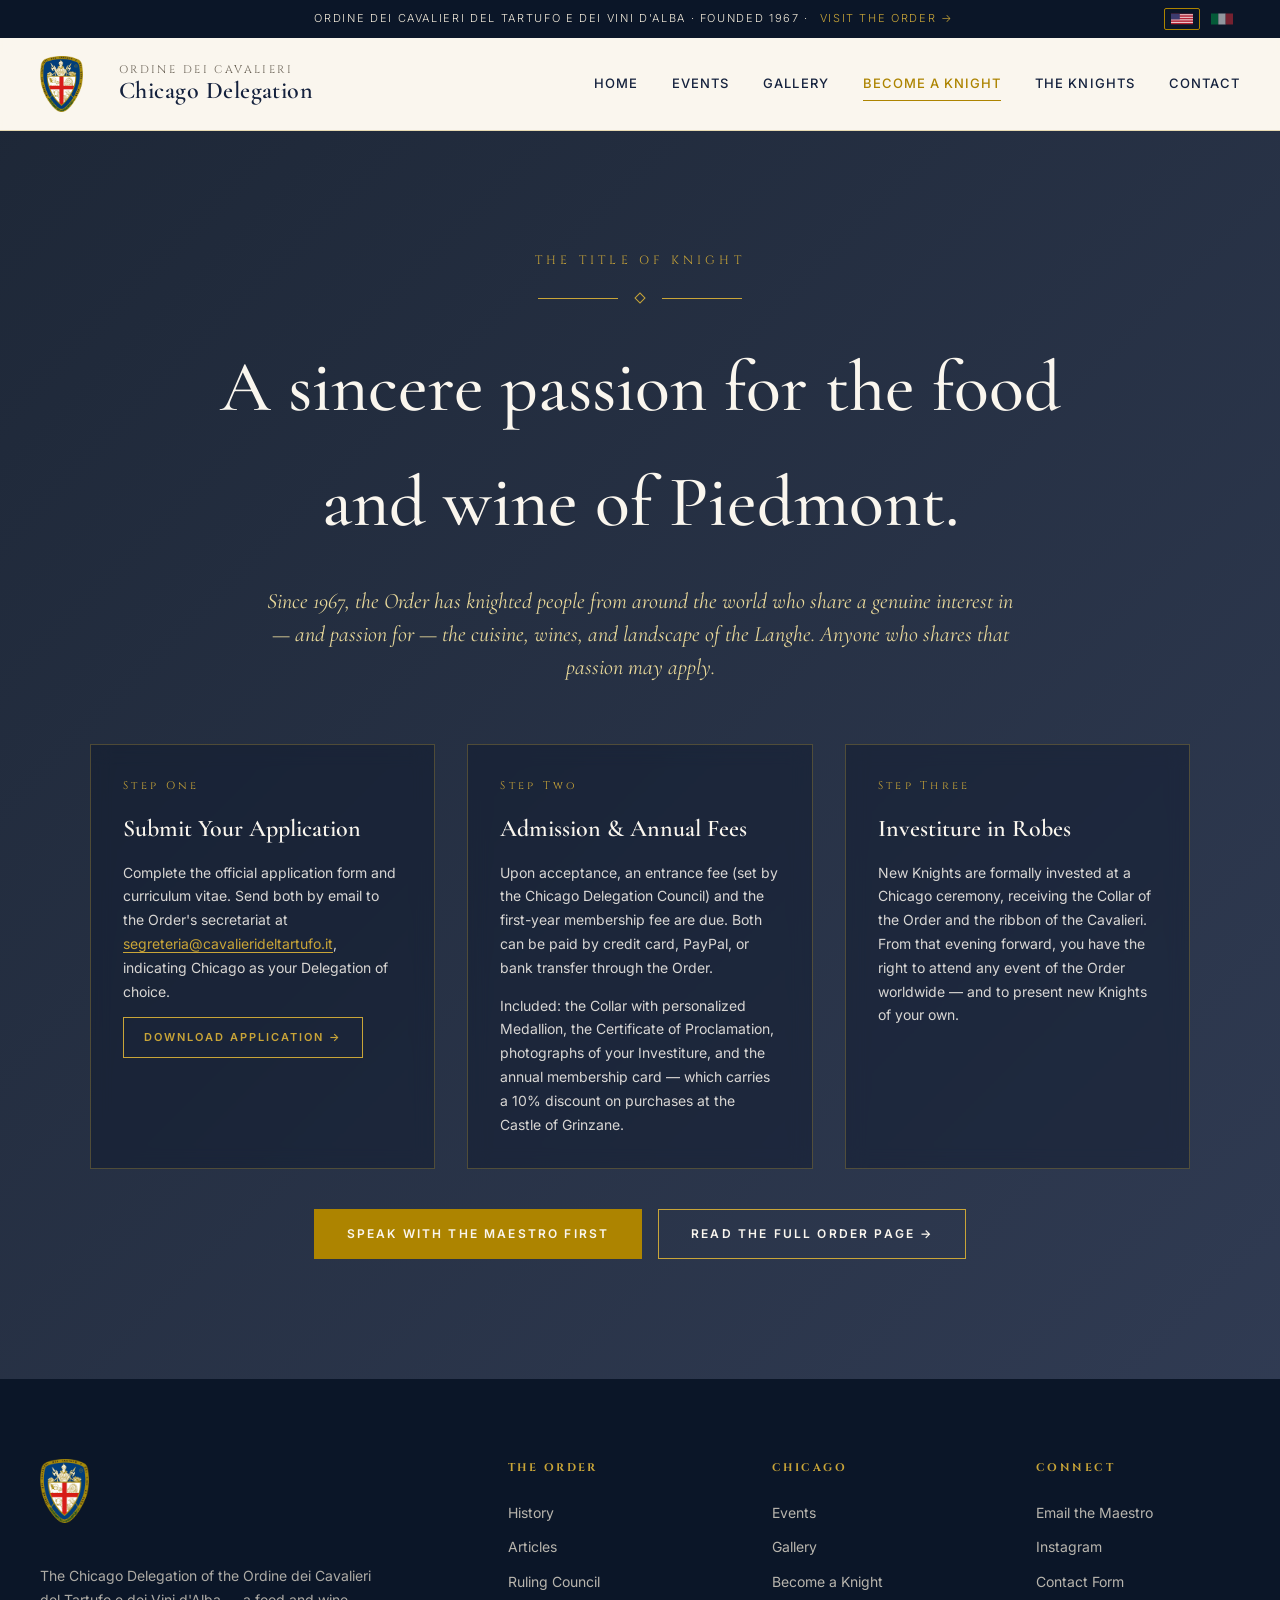
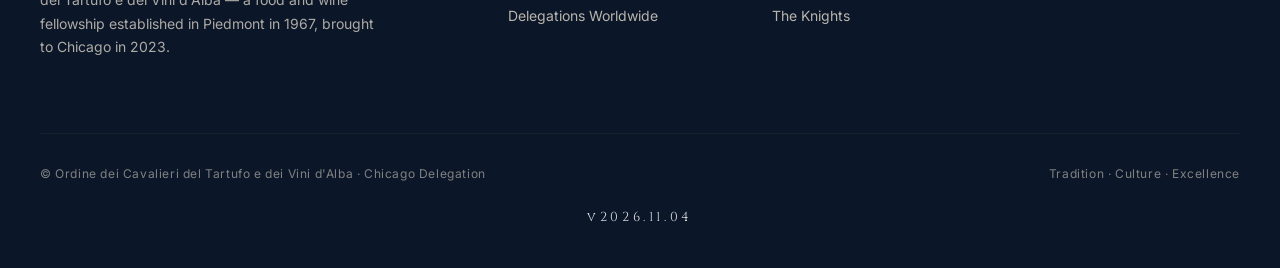
==== become-a-knight/index.html @ b7ba1f5d "Add files via upload" ====
<!DOCTYPE html>
<html lang="en">
<head>
<meta charset="UTF-8">
<meta name="viewport" content="width=device-width, initial-scale=1.0">
<meta name="build-version" content="2026.11.04">
<meta name="description" content="How to apply for investiture as a Knight of the Order.">
<title>Become a Knight — Chicago Delegation</title>
<link rel="preconnect" href="https://fonts.googleapis.com">
<link rel="preconnect" href="https://fonts.gstatic.com" crossorigin>
<link href="https://fonts.googleapis.com/css2?family=Cormorant+Garamond:ital,wght@0,400;0,500;0,600;0,700;1,400;1,500&family=Inter:wght@300;400;500;600&family=Cinzel:wght@400;500;600&display=swap" rel="stylesheet">
<link rel="canonical" href="https://knightsofalbachicago.org/become-a-knight/">
<link rel="icon" href="../favicon.ico" sizes="any">
<link rel="apple-touch-icon" href="../apple-touch-icon.png">
<link rel="manifest" href="../site.webmanifest">
<link rel="stylesheet" href="../assets/styles/main.css">
</head>
<body>

<!-- TOP STRIP -->
<div class="topstrip">
  <div class="topstrip-inner">
    <div class="topstrip-spacer"></div>
    <div class="topstrip-text">
      <span data-i18n="topstrip.line">Ordine dei Cavalieri del Tartufo e dei Vini d'Alba · Founded 1967</span> · 
      <a href="https://www.cavalierideltartufo.it/en/" target="_blank" data-i18n="topstrip.link">Visit the Order →</a>
    </div>
    <div class="lang-switch" role="group" aria-label="Language">
      <button class="lang-btn active" data-lang="en" aria-label="English" title="English">
        <svg viewBox="0 0 60 30" xmlns="http://www.w3.org/2000/svg">
          <clipPath id="us-c"><rect width="60" height="30"/></clipPath>
          <g clip-path="url(#us-c)">
            <rect width="60" height="30" fill="#B22234"/>
            <path d="M0,3.46h60M0,10.38h60M0,17.31h60M0,24.23h60" stroke="#FFF" stroke-width="2.31"/>
            <rect width="24" height="16.15" fill="#3C3B6E"/>
          </g>
        </svg>
      </button>
      <button class="lang-btn" data-lang="it" aria-label="Italiano" title="Italiano">
        <svg viewBox="0 0 60 30" xmlns="http://www.w3.org/2000/svg">
          <rect width="20" height="30" fill="#009246"/>
          <rect x="20" width="20" height="30" fill="#FFF"/>
          <rect x="40" width="20" height="30" fill="#CE2B37"/>
        </svg>
      </button>
    </div>
  </div>
</div>

<!-- HEADER -->
<header>
  <div class="header-inner">
    <a class="brand" href="../index.html">
      <img src="../assets/brand/logo-cavalieri-tartufo.png" alt="Ordine dei Cavalieri del Tartufo e dei Vini d'Alba">
      <div class="brand-text">
        <span class="order" data-i18n="brand.order">Ordine dei Cavalieri</span>
        <span class="city" data-i18n="brand.city">Chicago Delegation</span>
      </div>
    </a>
    <nav class="primary">
      <a class="nav-link" href="../index.html" data-i18n="nav.home">Home</a>
      <a class="nav-link" href="../events/" data-i18n="nav.events">Events</a>
      <a class="nav-link" href="../gallery/" data-i18n="nav.gallery">Gallery</a>
      <a class="nav-link active" href="../become-a-knight/" data-i18n="nav.knight">Become a Knight</a>
      <a class="nav-link" href="../the-knights/" data-i18n="nav.knights">The Knights</a>
      <a class="nav-link" href="../contact/" data-i18n="nav.contact">Contact</a>
    </nav>
  </div>
</header>

  <section class="knight-cta">
    <div class="eyebrow" data-i18n="knight.eyebrow">The Title of Knight</div>
    <div class="ornament"><span class="line"></span><span class="diamond"></span><span class="line"></span></div>
    <h2 style="font-family:'Cormorant Garamond', serif; font-size:clamp(40px, 6vw, 72px); font-weight:500; margin:0 0 24px; max-width:900px; margin-left:auto; margin-right:auto" data-i18n="knight.title">A sincere passion for the food and wine of Piedmont.</h2>
    <p class="lede" style="max-width:760px; margin:0 auto 0; font-family:'Cormorant Garamond', serif; font-size:22px; font-style:italic; line-height:1.5;" data-i18n="knight.lede">Since 1967, the Order has knighted people from around the world who share a genuine interest in — and passion for — the cuisine, wines, and landscape of the Langhe. Anyone who shares that passion may apply.</p>

    <div class="knight-steps">
      <div class="step">
        <div class="num" data-i18n="knight.s1.num">Step One</div>
        <h4 data-i18n="knight.s1.title">Submit Your Application</h4>
        <p data-i18n-html="knight.s1.body">Complete the official application form and curriculum vitae. Send both by email to the Order's secretariat at <a href="mailto:segreteria@cavalierideltartufo.it" style="color:var(--ordine-gold-light); border-bottom:1px solid var(--ordine-gold-light); text-decoration:none">segreteria@cavalierideltartufo.it</a>, indicating Chicago as your Delegation of choice.</p>
        <p style="margin-top:14px"><a href="https://www.cavalierideltartufo.it/wp-content/uploads/2026/02/APPLICATION-FORM-AND-CV.doc" target="_blank" style="display:inline-block; padding:10px 20px; border:1px solid var(--ordine-gold-light); color:var(--ordine-gold-light); text-decoration:none; font-size:11px; letter-spacing:0.18em; text-transform:uppercase; font-weight:600" data-i18n="knight.s1.cta">Download Application →</a></p>
      </div>
      <div class="step">
        <div class="num" data-i18n="knight.s2.num">Step Two</div>
        <h4 data-i18n="knight.s2.title">Admission &amp; Annual Fees</h4>
        <p data-i18n="knight.s2.body1">Upon acceptance, an entrance fee (set by the Chicago Delegation Council) and the first-year membership fee are due. Both can be paid by credit card, PayPal, or bank transfer through the Order.</p>
        <p style="margin-top:14px" data-i18n="knight.s2.body2">Included: the Collar with personalized Medallion, the Certificate of Proclamation, photographs of your Investiture, and the annual membership card — which carries a 10% discount on purchases at the Castle of Grinzane.</p>
      </div>
      <div class="step">
        <div class="num" data-i18n="knight.s3.num">Step Three</div>
        <h4 data-i18n="knight.s3.title">Investiture in Robes</h4>
        <p data-i18n="knight.s3.body">New Knights are formally invested at a Chicago ceremony, receiving the Collar of the Order and the ribbon of the Cavalieri. From that evening forward, you have the right to attend any event of the Order worldwide — and to present new Knights of your own.</p>
      </div>
    </div>

    <div class="cta-row" style="margin-top:20px">
      <a class="btn primary" href="../contact/" data-i18n="knight.cta1">Speak with the Maestro First</a>
      <a href="https://www.cavalierideltartufo.it/en/diventa-cavaliere/" target="_blank" class="btn" data-i18n="knight.cta2">Read the Full Order Page →</a>
    </div>
  </section>



<!-- FOOTER -->
<footer>
  <div class="footer-inner">
    <div class="footer-top">
      <div class="footer-brand">
        <img src="../assets/brand/logo-cavalieri-tartufo.png" alt="Ordine dei Cavalieri del Tartufo e dei Vini d'Alba">
        <p data-i18n="footer.brand">The Chicago Delegation of the Ordine dei Cavalieri del Tartufo e dei Vini d'Alba — a food and wine fellowship established in Piedmont in 1967, brought to Chicago in 2023.</p>
      </div>
      <div class="footer-col">
        <h5 data-i18n="footer.order">The Order</h5>
        <a href="https://www.cavalierideltartufo.it/en/la-storia/" target="_blank" data-i18n="footer.history">History</a>
        <a href="https://www.cavalierideltartufo.it/en/statuto/" target="_blank" data-i18n="footer.articles">Articles</a>
        <a href="https://www.cavalierideltartufo.it/en/consiglio-reggitore/" target="_blank" data-i18n="footer.council">Ruling Council</a>
        <a href="https://www.cavalierideltartufo.it/en/delegazioni-estere/" target="_blank" data-i18n="footer.delegations">Delegations Worldwide</a>
      </div>
      <div class="footer-col">
        <h5 data-i18n="footer.chicago">Chicago</h5>
        <a href="../events/" data-i18n="nav.events">Events</a>
        <a href="../gallery/" data-i18n="nav.gallery">Gallery</a>
        <a href="../become-a-knight/" data-i18n="nav.knight">Become a Knight</a>
        <a href="../the-knights/" data-i18n="nav.knights">The Knights</a>
      </div>
      <div class="footer-col">
        <h5 data-i18n="footer.connect">Connect</h5>
        <a href="mailto:chicagomaster@cavalierdeltartufo.it" data-i18n="footer.email">Email the Maestro</a>
        <a href="https://www.instagram.com/knightsofalba_chicago/" target="_blank" data-i18n="footer.ig">Instagram</a>
        <a href="../contact/" data-i18n="footer.form">Contact Form</a>
      </div>
    </div>
    <div class="footer-bottom">
      <span data-i18n="footer.copy">© Ordine dei Cavalieri del Tartufo e dei Vini d'Alba · Chicago Delegation</span>
      <span data-i18n="footer.motto">Tradition · Culture · Excellence</span>
    </div>
    <div class="footer-version">v2026.11.04</div>
  </div>
</footer>


<script src="../assets/scripts/i18n.js"></script>

</body>
</html>
---- assets/styles/main.css ----
:root{
    --ordine-gold: #AD8400;
    --ordine-gold-light: #C9A538;
    --ordine-gold-pale: #E8D89A;
    --navy: #14213D;
    --navy-deep: #0B1628;
    --ivory: #FAF6EE;
    --ivory-warm: #F2EADA;
    --crimson: #7A1F26;
    --ink: #1A1A1A;
    --muted: #6B6357;
    --line: rgba(173, 132, 0, 0.25);
  }
  *,*::before,*::after{box-sizing:border-box}
  html{scroll-behavior:smooth}
  body{
    margin:0;
    font-family:'Inter', sans-serif;
    background:var(--ivory);
    color:var(--ink);
    line-height:1.6;
    -webkit-font-smoothing:antialiased;
  }

  /* TOP STRIP */
  .topstrip{
    background:var(--navy-deep);
    color:var(--ivory-warm);
    font-size:11px;
    letter-spacing:0.15em;
    text-transform:uppercase;
    padding:8px 0;
    font-weight:300;
  }
  .topstrip-inner{
    max-width:1280px;
    margin:0 auto;
    padding:0 40px;
    display:flex;
    align-items:center;
    justify-content:space-between;
    gap:24px;
  }
  .topstrip-text{
    flex:1;
    text-align:center;
  }
  .topstrip-spacer{
    width:64px; /* mirrors lang switcher width for visual balance */
    flex-shrink:0;
  }
  .topstrip a{color:var(--ordine-gold-light); text-decoration:none; margin-left:6px}

  /* LANGUAGE SWITCHER */
  .lang-switch{
    display:flex;
    align-items:center;
    gap:4px;
    flex-shrink:0;
  }
  .lang-btn{
    background:transparent;
    border:1px solid transparent;
    padding:3px 6px;
    cursor:pointer;
    border-radius:2px;
    transition:all 0.2s ease;
    line-height:0;
    opacity:0.55;
    font-family:inherit;
  }
  .lang-btn:hover{opacity:0.9}
  .lang-btn.active{
    opacity:1;
    border-color:var(--ordine-gold);
  }
  .lang-btn svg{
    display:block;
    width:22px;
    height:14px;
    border-radius:1px;
  }

  /* HEADER */
  header{
    background:var(--ivory);
    border-bottom:1px solid var(--line);
    position:sticky; top:0; z-index:100;
    backdrop-filter: blur(8px);
    background:rgba(250, 246, 238, 0.95);
  }
  .header-inner{
    max-width:1280px; margin:0 auto;
    display:flex; align-items:center; justify-content:space-between;
    padding:18px 40px;
  }
  .brand{display:flex; align-items:center; gap:18px; text-decoration:none; color:var(--ink)}
  .brand img{height:56px; width:auto; margin-right:18px}
  .brand-text{display:flex; flex-direction:column; line-height:1.15}
  .brand-text .order{
    font-family:'Cinzel', serif;
    font-size:11px;
    letter-spacing:0.22em;
    color:var(--muted);
    text-transform:uppercase;
  }
  .brand-text .city{
    font-family:'Cormorant Garamond', serif;
    font-size:24px;
    font-weight:600;
    color:var(--navy);
    letter-spacing:0.02em;
  }
  nav.primary{display:flex}
  nav.primary a{
    margin-left:34px;
    text-decoration:none;
    color:var(--navy);
    font-size:13px;
    font-weight:500;
    letter-spacing:0.08em;
    text-transform:uppercase;
    padding:6px 0;
    border-bottom:1.5px solid transparent;
    transition:all 0.2s ease;
    cursor:pointer;
  }
  nav.primary a:first-child{margin-left:0}
  nav.primary a:hover,nav.primary a.active{
    color:var(--ordine-gold);
    border-bottom-color:var(--ordine-gold);
  }

  /* PAGE SECTIONS */
  .page{display:none; animation:fadeIn 0.4s ease}
  .page.active{display:block}
  @keyframes fadeIn{
    from{opacity:0; transform:translateY(8px)}
    to{opacity:1; transform:translateY(0)}
  }

  /* HERO */
  .hero{
    position:relative;
    min-height:680px;
    max-height:880px;
    height:78vh;
    background:
      linear-gradient(180deg, rgba(11,22,40,0.55) 0%, rgba(11,22,40,0.75) 100%),
      url('assets/heritage/white-truffles.png') center/cover no-repeat;
    display:flex; align-items:center; justify-content:center;
    color:var(--ivory);
    text-align:center;
    padding:80px 40px;
  }
  .hero-content{max-width:840px}
  .eyebrow{
    font-family:'Cinzel', serif;
    font-size:12px;
    letter-spacing:0.35em;
    color:var(--ordine-gold-light);
    text-transform:uppercase;
    margin-bottom:24px;
  }
  .ornament{
    display:flex; align-items:center; justify-content:center;
    gap:18px; margin:18px 0 28px;
  }
  .ornament .line{height:1px; width:80px; background:var(--ordine-gold-light)}
  .ornament .diamond{
    width:8px; height:8px; transform:rotate(45deg);
    border:1px solid var(--ordine-gold-light);
  }
  h1.hero-title{
    font-family:'Cormorant Garamond', serif;
    font-size:clamp(48px, 7vw, 88px);
    font-weight:500;
    line-height:1.05;
    margin:0 0 24px;
    letter-spacing:-0.01em;
  }
  h1.hero-title em{
    font-style:italic;
    color:var(--ordine-gold-light);
    font-weight:400;
  }
  .hero-sub{
    font-size:18px;
    line-height:1.7;
    font-weight:300;
    max-width:640px;
    margin:0 auto 40px;
    opacity:0.92;
  }
  .cta-row{display:flex; gap:16px; justify-content:center; flex-wrap:wrap}
  .btn{
    display:inline-block;
    padding:14px 32px;
    font-size:12px;
    letter-spacing:0.18em;
    text-transform:uppercase;
    font-weight:600;
    text-decoration:none;
    border:1px solid var(--ordine-gold-light);
    color:var(--ivory);
    background:transparent;
    cursor:pointer;
    transition:all 0.25s ease;
    font-family:'Inter', sans-serif;
  }
  .btn:hover{background:var(--ordine-gold); border-color:var(--ordine-gold); color:var(--ivory)}
  .btn.primary{background:var(--ordine-gold); border-color:var(--ordine-gold)}
  .btn.primary:hover{background:var(--ordine-gold-light); border-color:var(--ordine-gold-light)}
  .btn.dark{color:var(--navy); border-color:var(--navy)}
  .btn.dark:hover{background:var(--navy); color:var(--ivory)}

  /* SECTION BASE */
  section.block{padding:100px 40px; max-width:1280px; margin:0 auto}
  section.block.tight{padding:60px 40px}
  .section-head{text-align:center; margin-bottom:60px}
  .section-head .eyebrow{color:var(--ordine-gold)}
  .section-head h2{
    font-family:'Cormorant Garamond', serif;
    font-size:clamp(36px, 5vw, 56px);
    font-weight:500;
    color:var(--navy);
    margin:8px 0 0;
    letter-spacing:-0.01em;
    line-height:1.1;
  }
  .section-head .ornament .line{background:var(--ordine-gold)}
  .section-head .ornament .diamond{border-color:var(--ordine-gold)}
  .section-head .lede{
    font-family:'Cormorant Garamond', serif;
    font-size:22px;
    font-style:italic;
    color:var(--muted);
    max-width:680px;
    margin:24px auto 0;
    line-height:1.5;
  }

  /* MISSION SECTION */
  .mission{background:var(--ivory-warm); position:relative; overflow:hidden}
  .mission::before{
    content:""; position:absolute; top:0; left:0; right:0; height:1px;
    background:linear-gradient(90deg, transparent, var(--ordine-gold), transparent);
  }
  .mission-grid{
    display:grid;
    grid-template-columns:1fr 1fr;
    gap:80px;
    align-items:center;
  }
  .mission-text h2{margin-top:8px}
  .mission-text p{
    font-size:17px; line-height:1.8; color:var(--ink); margin-bottom:18px;
  }
  .mission-text p.intro{
    font-family:'Cormorant Garamond', serif;
    font-size:24px;
    font-style:italic;
    color:var(--navy);
    line-height:1.5;
    margin-bottom:28px;
  }
  .mission-image{position:relative}
  .mission-image img{
    width:100%; height:560px; object-fit:cover;
    box-shadow:0 30px 60px -20px rgba(11,22,40,0.4);
  }
  .mission-image .badge{
    position:absolute; bottom:-30px; right:-30px;
    background:var(--navy); color:var(--ordine-gold-light);
    padding:24px 32px;
    font-family:'Cinzel', serif;
    font-size:11px;
    letter-spacing:0.22em;
    text-transform:uppercase;
    text-align:center;
    border:1px solid var(--ordine-gold);
  }
  .mission-image .badge strong{
    display:block;
    font-family:'Cormorant Garamond', serif;
    font-size:32px;
    color:var(--ivory);
    margin-top:6px;
    letter-spacing:0.02em;
  }

  /* PILLARS */
  .pillars{display:grid; grid-template-columns:repeat(3, 1fr); gap:40px; margin-top:60px}
  .pillar{
    text-align:center;
    padding:48px 32px;
    background:var(--ivory);
    border:1px solid var(--line);
    position:relative;
    transition:transform 0.3s ease, box-shadow 0.3s ease;
  }
  .pillar:hover{transform:translateY(-6px); box-shadow:0 20px 40px -15px rgba(11,22,40,0.2)}
  .pillar .icon{
    width:64px; height:64px; margin:0 auto 24px;
    display:flex; align-items:center; justify-content:center;
    color:var(--ordine-gold);
  }
  .pillar h3{
    font-family:'Cormorant Garamond', serif;
    font-size:28px; font-weight:500;
    color:var(--navy);
    margin:0 0 16px;
  }
  .pillar p{font-size:15px; line-height:1.7; color:var(--muted); margin:0}

  /* EVENTS */
  .events{background:var(--ivory)}
  .event-list{display:flex; flex-direction:column; gap:0}
  .event{
    display:grid;
    grid-template-columns:140px 1fr auto;
    gap:48px;
    align-items:center;
    padding:36px 0;
    border-bottom:1px solid var(--line);
    transition:background 0.2s ease;
    cursor:pointer;
  }
  .event:first-child{border-top:1px solid var(--line)}
  .event:hover{background:rgba(173,132,0,0.04)}
  .event-date{text-align:center}
  .event-date .month{
    font-family:'Cinzel', serif;
    font-size:11px;
    letter-spacing:0.22em;
    color:var(--ordine-gold);
    text-transform:uppercase;
  }
  .event-date .day{
    font-family:'Cormorant Garamond', serif;
    font-size:56px; font-weight:500;
    color:var(--navy);
    line-height:1;
    margin:6px 0;
  }
  .event-date .year{
    font-size:12px; color:var(--muted); letter-spacing:0.1em;
  }
  .event-body h4{
    font-family:'Cormorant Garamond', serif;
    font-size:26px; font-weight:600;
    color:var(--navy);
    margin:0 0 8px;
  }
  .event-body .venue{
    font-size:13px; letter-spacing:0.1em;
    color:var(--ordine-gold);
    text-transform:uppercase;
    margin-bottom:10px;
  }
  .event-body p{font-size:15px; color:var(--muted); margin:0; line-height:1.6}
  .event-cta{
    font-size:12px; letter-spacing:0.18em; text-transform:uppercase;
    font-weight:600; color:var(--navy);
    border:1px solid var(--navy); padding:12px 24px;
    transition:all 0.2s ease;
    white-space:nowrap;
  }
  .event:hover .event-cta{background:var(--navy); color:var(--ivory)}

  /* EVENTS PAGE — SECTION SEPARATION */
  .events-section{padding:80px 0 60px}
  .events-section + .events-section{border-top:1px solid var(--line); margin-top:40px}
  .events-section-head{
    text-align:center; margin-bottom:48px;
  }
  .events-section-head h3{
    font-family:'Cormorant Garamond', serif;
    font-size:clamp(28px, 4vw, 40px);
    font-weight:500;
    color:var(--navy);
    margin:0 0 12px;
    letter-spacing:-0.01em;
  }
  .events-section-head .sub{
    font-family:'Cormorant Garamond', serif;
    font-size:18px;
    font-style:italic;
    color:var(--muted);
    margin:0;
  }

  /* UPCOMING EMPTY STATE */
  .upcoming-empty{
    text-align:center;
    padding:60px 24px;
    background:var(--ivory-warm);
    border:1px solid var(--line);
    max-width:760px;
    margin:0 auto;
  }
  .upcoming-empty .crest{
    width:48px; height:auto;
    margin:0 auto 20px;
    opacity:0.6;
  }
  .upcoming-empty p{
    font-family:'Cormorant Garamond', serif;
    font-size:22px;
    font-style:italic;
    color:var(--navy);
    line-height:1.5;
    margin:0 0 18px;
    max-width:560px;
    margin-left:auto;
    margin-right:auto;
  }
  .upcoming-empty .sub{
    font-size:14px;
    color:var(--muted);
    margin:0;
  }
  .upcoming-empty .sub a{
    color:var(--ordine-gold);
    text-decoration:none;
    border-bottom:1px solid var(--ordine-gold);
  }

  /* PAST EVENT CARD (with photo) */
  .past-event{
    display:grid;
    grid-template-columns:1.1fr 1.4fr;
    gap:0;
    margin-bottom:48px;
    background:var(--ivory);
    border:1px solid var(--line);
    overflow:hidden;
    transition:transform 0.3s ease, box-shadow 0.3s ease;
    text-decoration:none;
    color:inherit;
    cursor:pointer;
  }
  .past-event:hover{
    transform:translateY(-4px);
    box-shadow:0 24px 48px -20px rgba(11,22,40,0.25);
  }
  .past-event-image{
    position:relative;
    min-height:380px;
    overflow:hidden;
    background:var(--navy);
  }
  .past-event-image img{
    width:100%; height:100%; object-fit:cover;
    display:block;
    transition:transform 0.6s ease;
  }
  .past-event:hover .past-event-image img{transform:scale(1.04)}
  .past-event-body{
    padding:48px 44px;
    display:flex;
    flex-direction:column;
    justify-content:center;
  }
  .past-event-body .date-pill{
    font-family:'Cinzel', serif;
    font-size:11px;
    letter-spacing:0.22em;
    color:var(--ordine-gold);
    text-transform:uppercase;
    margin-bottom:18px;
  }
  .past-event-body h4{
    font-family:'Cormorant Garamond', serif;
    font-size:34px;
    font-weight:500;
    color:var(--navy);
    margin:0 0 6px;
    line-height:1.15;
    letter-spacing:-0.01em;
  }
  .past-event-body .subtitle{
    font-family:'Cormorant Garamond', serif;
    font-size:20px;
    font-style:italic;
    color:var(--muted);
    margin:0 0 22px;
  }
  .past-event-body .venue{
    font-size:13px; letter-spacing:0.1em;
    color:var(--ordine-gold);
    text-transform:uppercase;
    margin-bottom:18px;
  }
  .past-event-body p{
    font-size:16px;
    line-height:1.7;
    color:var(--ink);
    margin:0 0 24px;
  }
  .past-event-body .read-more{
    font-family:'Cinzel', serif;
    font-size:12px;
    letter-spacing:0.2em;
    color:var(--navy);
    text-transform:uppercase;
    font-weight:600;
    border-bottom:1.5px solid var(--ordine-gold);
    padding-bottom:6px;
    display:inline-block;
    align-self:flex-start;
    transition:color 0.2s ease;
  }
  .past-event:hover .read-more{color:var(--ordine-gold)}

  /* PAST CHAPTERS GALLERY */
  .past-gallery{background:var(--ivory-warm)}
  .gallery-grid{
    display:grid;
    grid-template-columns:repeat(12, 1fr);
    gap:20px;
  }
  .gallery-item{
    position:relative;
    overflow:hidden;
    cursor:pointer;
    background:var(--navy);
  }
  .gallery-item img{
    width:100%; height:100%; object-fit:cover;
    display:block;
    transition:transform 0.6s ease, opacity 0.3s ease;
  }
  .gallery-item:hover img{transform:scale(1.05); opacity:0.7}
  .gallery-item .caption{
    position:absolute; bottom:0; left:0; right:0;
    padding:20px 24px;
    background:linear-gradient(180deg, transparent, rgba(11,22,40,0.92));
    color:var(--ivory);
    transform:translateY(20%);
    opacity:0;
    transition:all 0.3s ease;
  }
  .gallery-item:hover .caption{transform:translateY(0); opacity:1}
  .gallery-item .caption .label{
    font-family:'Cinzel', serif;
    font-size:10px;
    letter-spacing:0.22em;
    color:var(--ordine-gold-light);
    text-transform:uppercase;
    margin-bottom:4px;
  }
  .gallery-item .caption h5{
    font-family:'Cormorant Garamond', serif;
    font-size:20px; font-weight:500;
    margin:0; line-height:1.2;
  }
  .gal-1{grid-column:span 8; aspect-ratio:16/9}
  .gal-2{grid-column:span 4; aspect-ratio:4/5}
  .gal-3{grid-column:span 4; aspect-ratio:4/5}
  .gal-4{grid-column:span 4; aspect-ratio:4/5}
  .gal-5{grid-column:span 4; aspect-ratio:4/5}
  .gal-6{grid-column:span 7; aspect-ratio:16/9}
  .gal-7{grid-column:span 5; aspect-ratio:4/3}

  /* BECOME A KNIGHT */
  .knight-cta{
    background:
      linear-gradient(135deg, rgba(11,22,40,0.92), rgba(20,33,61,0.88)),
      url('assets/heritage/castle-council.png') center/cover no-repeat;
    color:var(--ivory);
    padding:120px 40px;
    text-align:center;
  }
  .knight-cta h2{color:var(--ivory)}
  .knight-cta .lede{color:var(--ordine-gold-pale)}
  .knight-steps{
    display:grid; grid-template-columns:repeat(3, 1fr); gap:32px;
    max-width:1100px; margin:60px auto 40px;
  }
  .step{
    text-align:left;
    padding:32px;
    border:1px solid rgba(201, 165, 56, 0.3);
    background:rgba(11,22,40,0.4);
    backdrop-filter:blur(10px);
  }
  .step .num{
    font-family:'Cinzel', serif;
    font-size:11px;
    letter-spacing:0.3em;
    color:var(--ordine-gold-light);
    margin-bottom:16px;
  }
  .step h4{
    font-family:'Cormorant Garamond', serif;
    font-size:24px; font-weight:600;
    color:var(--ivory); margin:0 0 12px;
  }
  .step p{font-size:14px; line-height:1.7; color:rgba(250,246,238,0.85); margin:0}

  /* LEADERSHIP */
  .leadership{background:var(--ivory)}
  .leader-card{
    display:grid;
    grid-template-columns:1fr 1.4fr;
    gap:60px;
    align-items:center;
    background:var(--ivory-warm);
    padding:0;
    border:1px solid var(--line);
  }
  .leader-photo{
    height:100%; min-height:520px;
    background:
      linear-gradient(135deg, rgba(20,33,61,0.15), rgba(173,132,0,0.1)),
      var(--navy);
    display:flex; align-items:center; justify-content:center;
    position:relative;
    overflow:hidden;
  }
  .leader-photo .placeholder{
    color:var(--ordine-gold-pale);
    text-align:center;
    padding:40px;
  }
  .leader-photo .placeholder .crest{
    font-family:'Cinzel', serif;
    font-size:60px;
    color:var(--ordine-gold);
    margin-bottom:20px;
  }
  .leader-photo .placeholder span{
    font-family:'Cinzel', serif;
    font-size:11px;
    letter-spacing:0.25em;
    text-transform:uppercase;
  }
  .leader-body{padding:60px 60px 60px 0}
  .leader-body .role{
    font-family:'Cinzel', serif;
    font-size:11px;
    letter-spacing:0.25em;
    color:var(--ordine-gold);
    text-transform:uppercase;
    margin-bottom:12px;
  }
  .leader-body h3{
    font-family:'Cormorant Garamond', serif;
    font-size:48px; font-weight:500;
    color:var(--navy);
    margin:0 0 8px;
    line-height:1;
  }
  .leader-body .since{
    font-style:italic; color:var(--muted); margin-bottom:24px;
    font-family:'Cormorant Garamond', serif; font-size:18px;
  }
  .leader-body .quote{
    font-family:'Cormorant Garamond', serif;
    font-size:22px;
    font-style:italic;
    color:var(--navy);
    line-height:1.5;
    padding:24px 0 24px 24px;
    border-left:2px solid var(--ordine-gold);
    margin:24px 0;
  }
  .leader-body p{font-size:16px; line-height:1.7; color:var(--ink)}
  .leader-vps{
    display:grid;
    grid-template-columns:1fr 1fr;
    gap:32px;
    margin-top:32px;
  }
  .vp-card{
    background:var(--ivory-warm);
    border:1px solid var(--line);
    padding:36px 40px;
    text-align:center;
  }
  .vp-card .role{
    font-family:'Cinzel', serif;
    font-size:11px;
    letter-spacing:0.25em;
    color:var(--ordine-gold);
    text-transform:uppercase;
    margin-bottom:12px;
  }
  .vp-card h3{
    font-family:'Cormorant Garamond', serif;
    font-size:34px; font-weight:500;
    color:var(--navy);
    margin:0 0 6px;
    line-height:1;
  }
  .vp-card .since{
    font-style:italic; color:var(--muted);
    font-family:'Cormorant Garamond', serif; font-size:17px;
  }

  /* ROSTER */
  .roster{background:var(--ivory)}
  .roster-stats{
    display:grid; grid-template-columns:repeat(3, 1fr); gap:0;
    margin:40px 0 60px;
    border-top:1px solid var(--line);
    border-bottom:1px solid var(--line);
  }
  .stat{
    text-align:center; padding:36px 20px;
    border-right:1px solid var(--line);
  }
  .stat:last-child{border-right:none}
  .stat .num{
    font-family:'Cormorant Garamond', serif;
    font-size:56px; font-weight:500;
    color:var(--ordine-gold); line-height:1;
  }
  .stat .label{
    font-family:'Cinzel', serif;
    font-size:11px;
    letter-spacing:0.22em;
    color:var(--muted);
    text-transform:uppercase;
    margin-top:10px;
  }
  .roster-list{
    columns:3;
    column-gap:48px;
    padding:0;
  }
  .roster-list .roster-name{
    display:block;
    padding:10px 0;
    border-bottom:1px dotted var(--line);
    font-size:14px;
    color:var(--ink);
    break-inside:avoid;
  }
  .roster-list .roster-name .surname{
    font-weight:600; color:var(--navy);
  }
  .roster-list .roster-name .honorary{
    float:right;
    font-size:10px;
    letter-spacing:0.15em;
    color:var(--ordine-gold);
    text-transform:uppercase;
    font-style:italic;
    margin-top:2px;
  }

  /* TESTIMONIALS */
  .testimonials{background:var(--navy); color:var(--ivory); padding:100px 40px}
  .testimonials .inner{max-width:1280px; margin:0 auto}
  .testimonials .section-head h2{color:var(--ivory)}
  .testimonials .section-head .eyebrow{color:var(--ordine-gold-light)}
  .test-grid{
    display:grid; grid-template-columns:repeat(2, 1fr); gap:48px;
    margin-top:48px;
  }
  .testimonial{
    padding:40px;
    border:1px solid rgba(201, 165, 56, 0.25);
    background:rgba(255,255,255,0.02);
  }
  .testimonial blockquote{
    font-family:'Cormorant Garamond', serif;
    font-size:22px; font-style:italic;
    line-height:1.5;
    margin:0 0 24px;
    color:var(--ivory-warm);
  }
  .testimonial blockquote::before{
    content:"\201C";
    font-size:60px;
    color:var(--ordine-gold-light);
    line-height:0.5;
    display:block;
    margin-bottom:14px;
    font-family:'Cormorant Garamond', serif;
  }
  .testimonial .attr{
    font-family:'Cinzel', serif;
    font-size:11px;
    letter-spacing:0.22em;
    color:var(--ordine-gold-light);
    text-transform:uppercase;
  }
  .testimonial .attr .name{color:var(--ivory); display:block; margin-bottom:4px; font-size:13px}

  /* JOURNAL / NEWS */
  .journal{background:var(--ivory-warm)}
  .journal-grid{display:grid; grid-template-columns:repeat(3, 1fr); gap:32px}
  .article{
    background:var(--ivory);
    border:1px solid var(--line);
    overflow:hidden;
    transition:transform 0.3s ease, box-shadow 0.3s ease;
    cursor:pointer;
  }
  .article:hover{transform:translateY(-6px); box-shadow:0 20px 40px -15px rgba(11,22,40,0.2)}
  .article-image{
    height:240px; overflow:hidden;
    background:var(--navy);
  }
  .article-image img{width:100%; height:100%; object-fit:cover; transition:transform 0.5s ease}
  .article:hover .article-image img{transform:scale(1.05)}
  .article-body{padding:32px}
  .article-body .category{
    font-family:'Cinzel', serif;
    font-size:10px;
    letter-spacing:0.22em;
    color:var(--ordine-gold);
    text-transform:uppercase;
    margin-bottom:12px;
  }
  .article-body h4{
    font-family:'Cormorant Garamond', serif;
    font-size:24px; font-weight:600;
    color:var(--navy); margin:0 0 12px;
    line-height:1.3;
  }
  .article-body p{font-size:14px; color:var(--muted); line-height:1.6; margin:0 0 16px}
  .article-body .date{
    font-size:12px; letter-spacing:0.1em;
    color:var(--muted); text-transform:uppercase;
  }

  /* CONTACT */
  .contact-block{
    display:grid; grid-template-columns:1fr 1fr; gap:80px;
    align-items:center;
  }
  .contact-form{background:var(--ivory-warm); padding:60px; border:1px solid var(--line)}
  .contact-form h3{
    font-family:'Cormorant Garamond', serif;
    font-size:32px; font-weight:500;
    color:var(--navy); margin:0 0 8px;
  }
  .contact-form .sub{color:var(--muted); margin:0 0 28px; font-size:15px}
  .field{margin-bottom:18px}
  .field label{
    display:block;
    font-family:'Cinzel', serif;
    font-size:10px; letter-spacing:0.22em;
    color:var(--navy); text-transform:uppercase;
    margin-bottom:8px;
  }
  .field input, .field textarea, .field select{
    width:100%; padding:12px 16px;
    border:1px solid var(--line);
    background:var(--ivory);
    font-family:'Inter', sans-serif;
    font-size:14px;
    color:var(--ink);
  }
  .field input:focus, .field textarea:focus, .field select:focus{
    outline:none; border-color:var(--ordine-gold);
  }
  .contact-info h3{
    font-family:'Cormorant Garamond', serif;
    font-size:40px; font-weight:500;
    color:var(--navy); margin:0 0 24px; line-height:1.1;
  }
  .contact-info p{font-size:16px; line-height:1.8; color:var(--ink); margin-bottom:16px}
  .info-block{margin-bottom:32px}
  .info-block .label{
    font-family:'Cinzel', serif;
    font-size:10px; letter-spacing:0.22em;
    color:var(--ordine-gold); text-transform:uppercase;
    margin-bottom:8px;
  }
  .info-block a{color:var(--navy); text-decoration:none; border-bottom:1px solid var(--ordine-gold)}

  /* FOOTER */
  footer{
    background:var(--navy-deep);
    color:var(--ivory-warm);
    padding:80px 40px 40px;
  }
  .footer-inner{max-width:1280px; margin:0 auto}
  .footer-top{
    display:grid; grid-template-columns:2fr 1fr 1fr 1fr; gap:60px;
    margin-bottom:60px;
  }
  .footer-brand img{height:64px; margin-bottom:20px}
  .footer-brand p{font-size:14px; line-height:1.7; opacity:0.7; max-width:340px}
  .footer-col h5{
    font-family:'Cinzel', serif;
    font-size:11px; letter-spacing:0.22em;
    color:var(--ordine-gold-light); text-transform:uppercase;
    margin:0 0 20px;
  }
  .footer-col a{
    display:block; color:var(--ivory-warm);
    text-decoration:none; font-size:14px;
    padding:6px 0; opacity:0.75;
    transition:opacity 0.2s ease;
  }
  .footer-col a:hover{opacity:1; color:var(--ordine-gold-light)}
  .footer-bottom{
    border-top:1px solid rgba(201, 165, 56, 0.15);
    padding-top:30px;
    display:flex; justify-content:space-between; align-items:center;
    font-size:12px; opacity:0.5; letter-spacing:0.05em;
  }
  .footer-version{
    text-align:center;
    margin-top:24px;
    font-family:'Cinzel', serif;
    font-size:13px;
    letter-spacing:0.28em;
    color:#FFFFFF;
    opacity:0.85;
  }

  /* RESPONSIVE */
  @media (max-width:980px){
    nav.primary{display:none}
    .mission-grid, .contact-block, .leader-card, .leader-vps{grid-template-columns:1fr; gap:40px}
    .leader-body{padding:40px}
    .pillars, .knight-steps, .journal-grid, .test-grid{grid-template-columns:1fr}
    .roster-stats{grid-template-columns:1fr}
    .stat{border-right:none; border-bottom:1px solid var(--line)}
    .stat:last-child{border-bottom:none}
    .roster-list{columns:1}
    .gallery-grid > *{grid-column:span 12 !important; aspect-ratio:16/9 !important}
    .footer-top{grid-template-columns:1fr 1fr}
    .event{grid-template-columns:80px 1fr; gap:24px}
    .event-cta{grid-column:1/-1; text-align:center; margin-top:12px}
    .past-event{grid-template-columns:1fr}
    .past-event-image{min-height:280px}
    .past-event-body{padding:32px 24px}
    .past-event-body h4{font-size:28px}
    section.block{padding:60px 24px}
    .header-inner{padding:14px 20px}
    .brand-text .city{font-size:18px}
    .topstrip-inner{padding:0 16px; gap:12px}
    .topstrip-text{font-size:10px; letter-spacing:0.1em}
    .topstrip-spacer{display:none}
  }
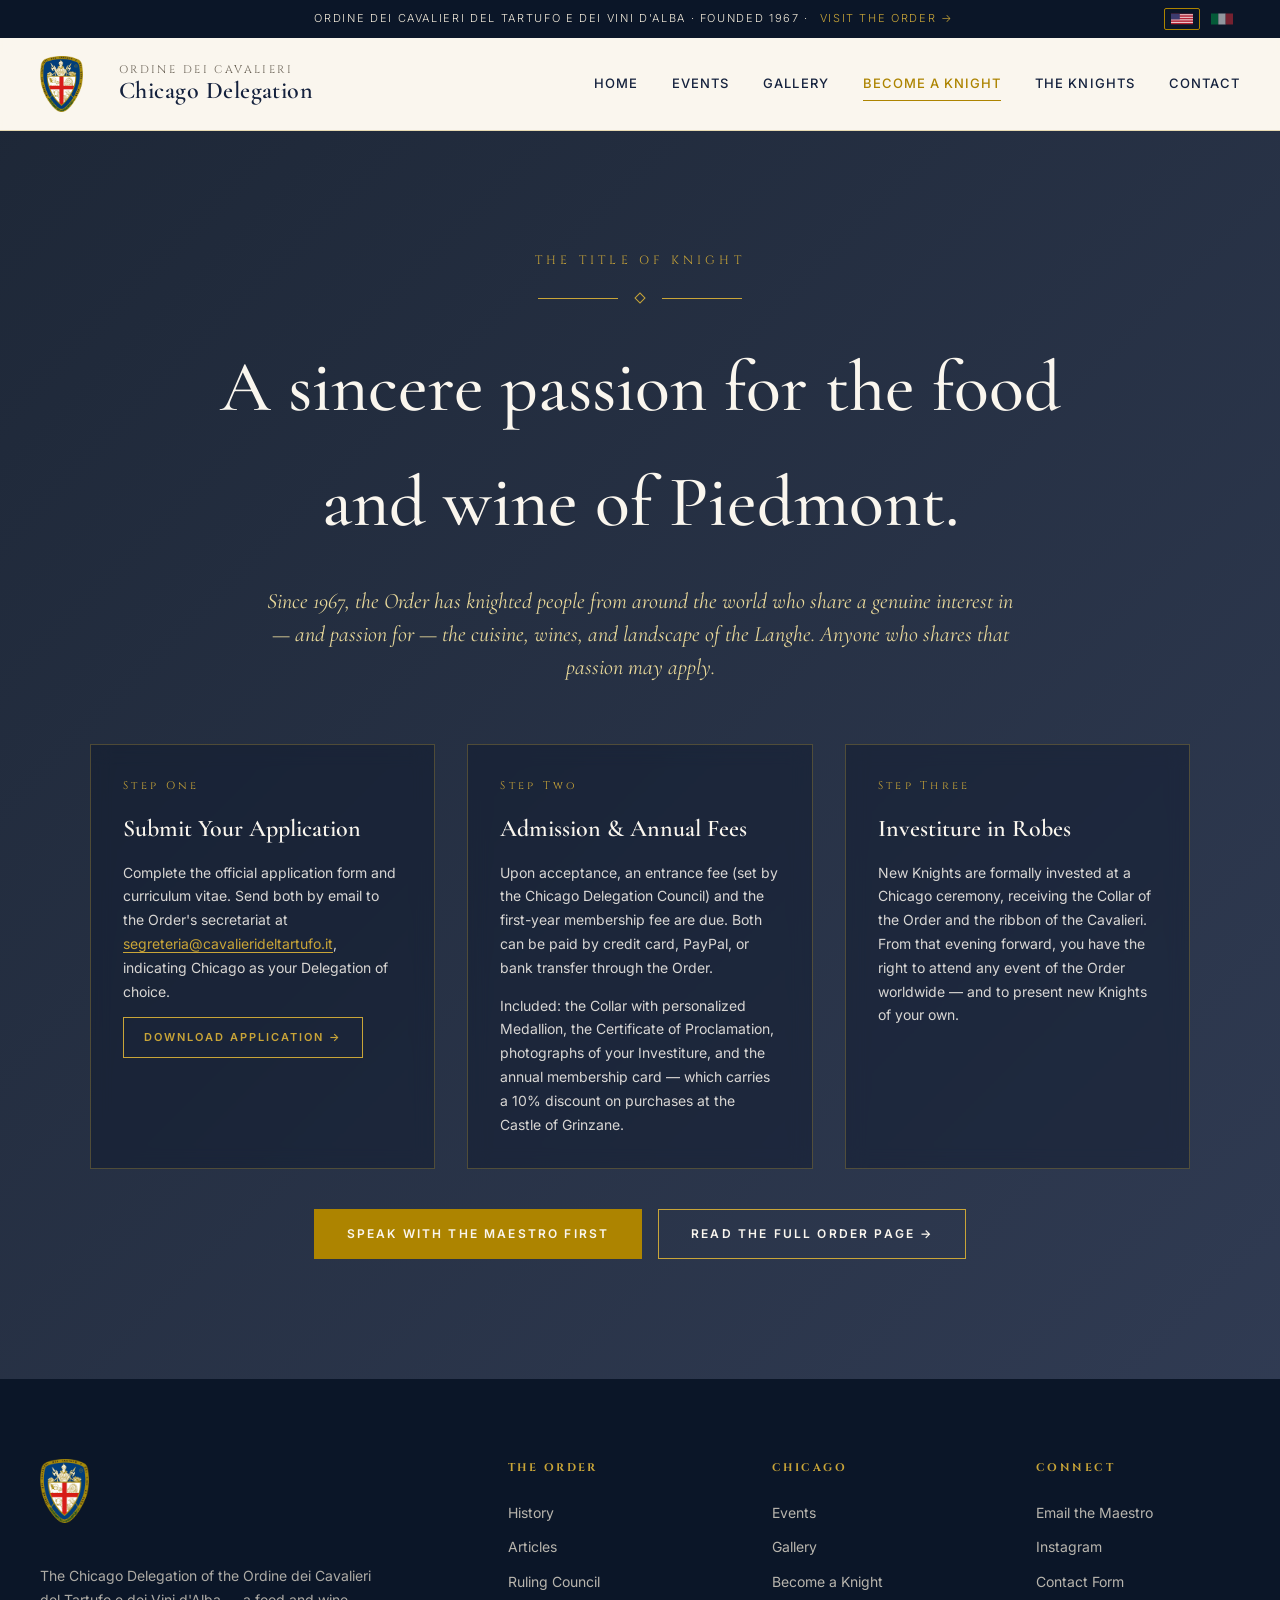
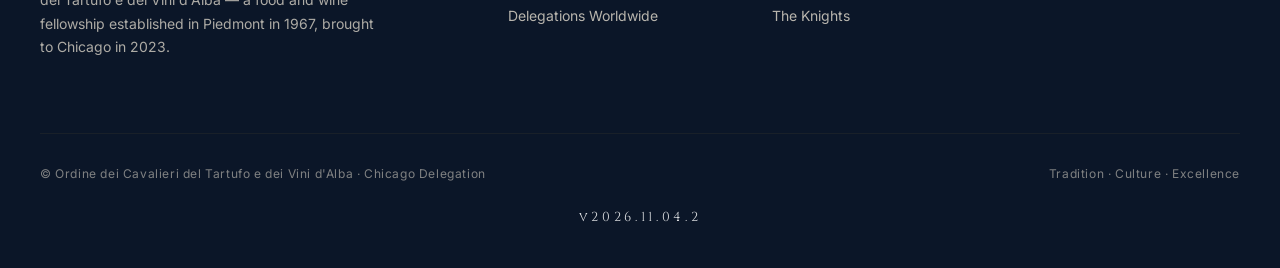
==== commit 715b9182: "Add files via upload" ====
--- a/become-a-knight/index.html
+++ b/become-a-knight/index.html
@@ -3,7 +3,7 @@
 <head>
 <meta charset="UTF-8">
 <meta name="viewport" content="width=device-width, initial-scale=1.0">
-<meta name="build-version" content="2026.11.04">
+<meta name="build-version" content="2026.11.04.2">
 <meta name="description" content="How to apply for investiture as a Knight of the Order.">
 <title>Become a Knight — Chicago Delegation</title>
 <link rel="preconnect" href="https://fonts.googleapis.com">
@@ -135,7 +135,7 @@
       <span data-i18n="footer.copy">© Ordine dei Cavalieri del Tartufo e dei Vini d'Alba · Chicago Delegation</span>
       <span data-i18n="footer.motto">Tradition · Culture · Excellence</span>
     </div>
-    <div class="footer-version">v2026.11.04</div>
+    <div class="footer-version">v2026.11.04.2</div>
   </div>
 </footer>
 
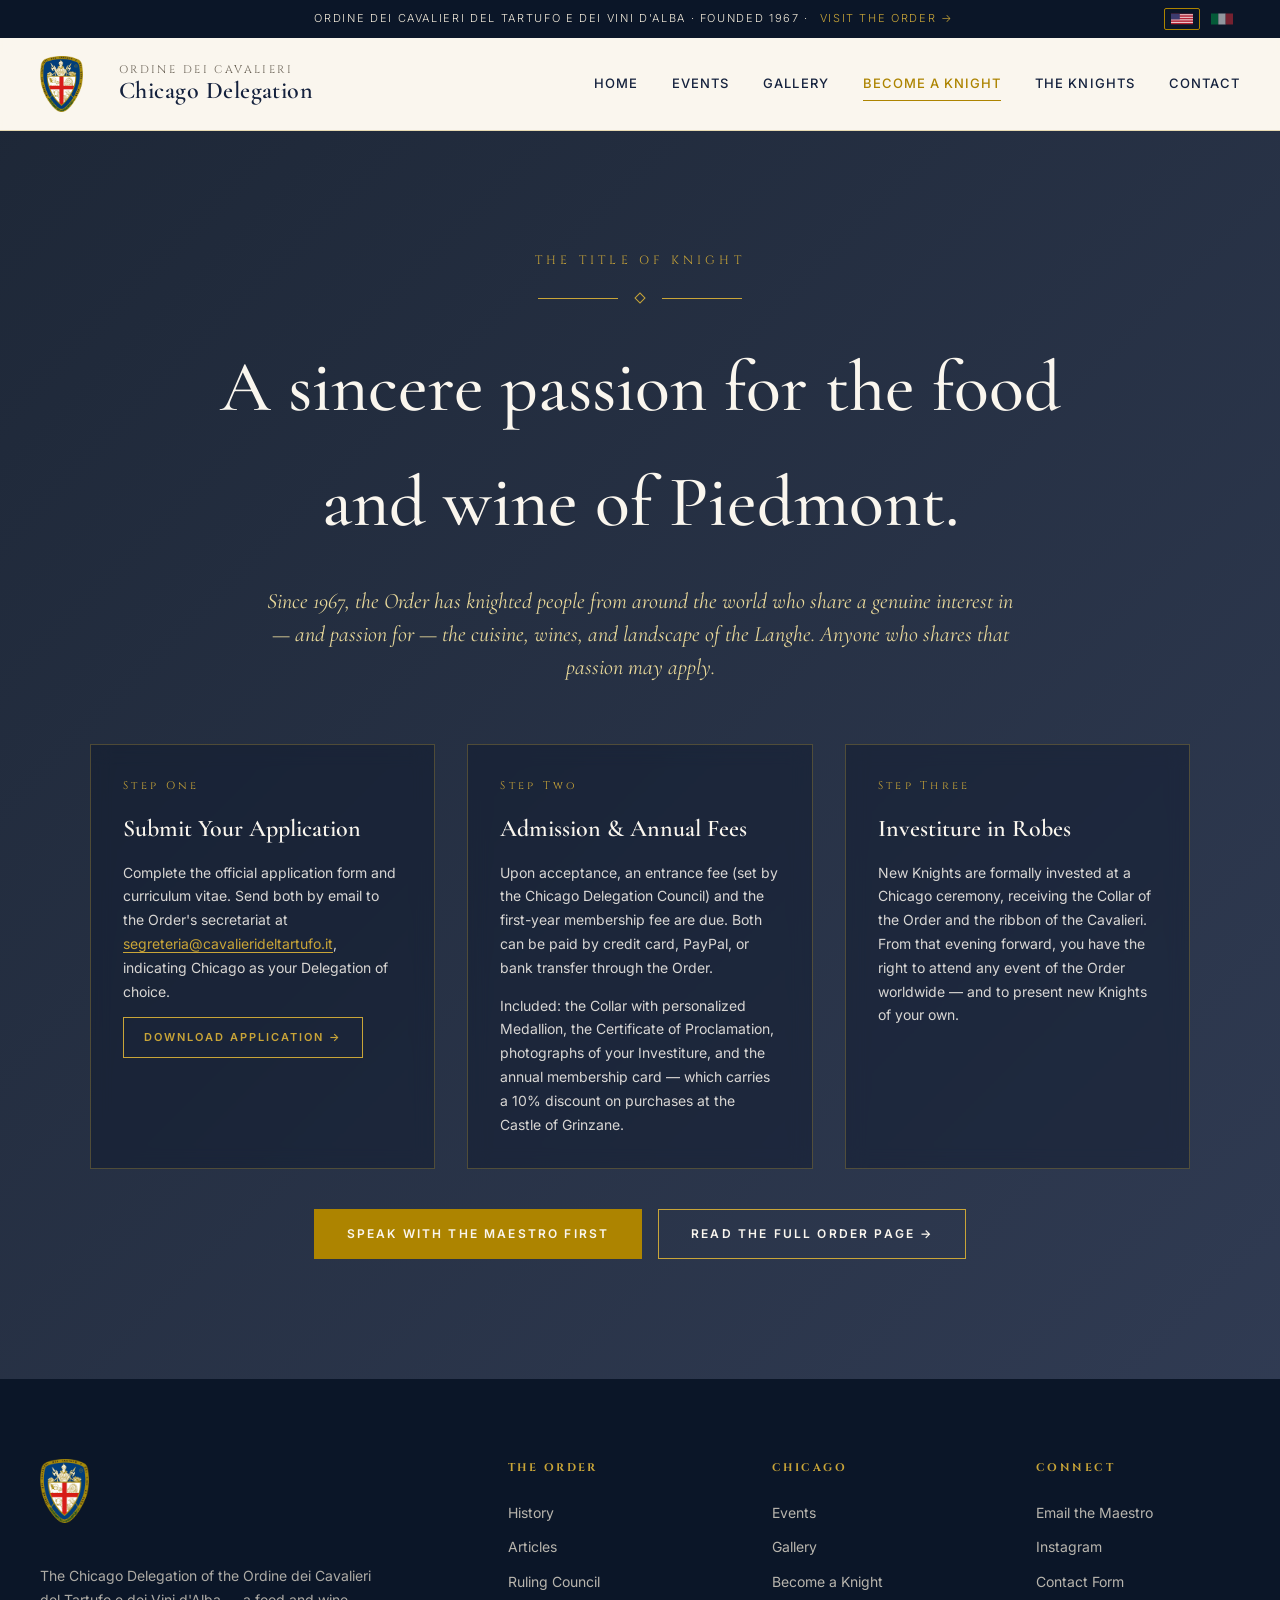
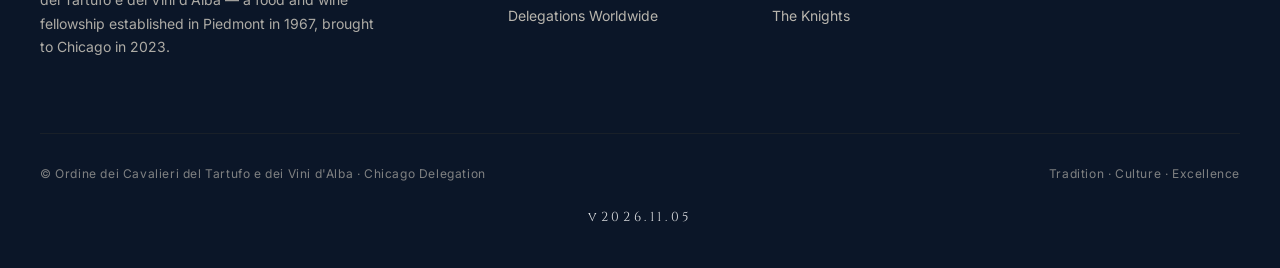
==== commit 51816a97: "Add files via upload" ====
--- a/become-a-knight/index.html
+++ b/become-a-knight/index.html
@@ -3,7 +3,7 @@
 <head>
 <meta charset="UTF-8">
 <meta name="viewport" content="width=device-width, initial-scale=1.0">
-<meta name="build-version" content="2026.11.04.2">
+<meta name="build-version" content="2026.11.05">
 <meta name="description" content="How to apply for investiture as a Knight of the Order.">
 <title>Become a Knight — Chicago Delegation</title>
 <link rel="preconnect" href="https://fonts.googleapis.com">
@@ -135,7 +135,7 @@
       <span data-i18n="footer.copy">© Ordine dei Cavalieri del Tartufo e dei Vini d'Alba · Chicago Delegation</span>
       <span data-i18n="footer.motto">Tradition · Culture · Excellence</span>
     </div>
-    <div class="footer-version">v2026.11.04.2</div>
+    <div class="footer-version">v2026.11.05</div>
   </div>
 </footer>
 
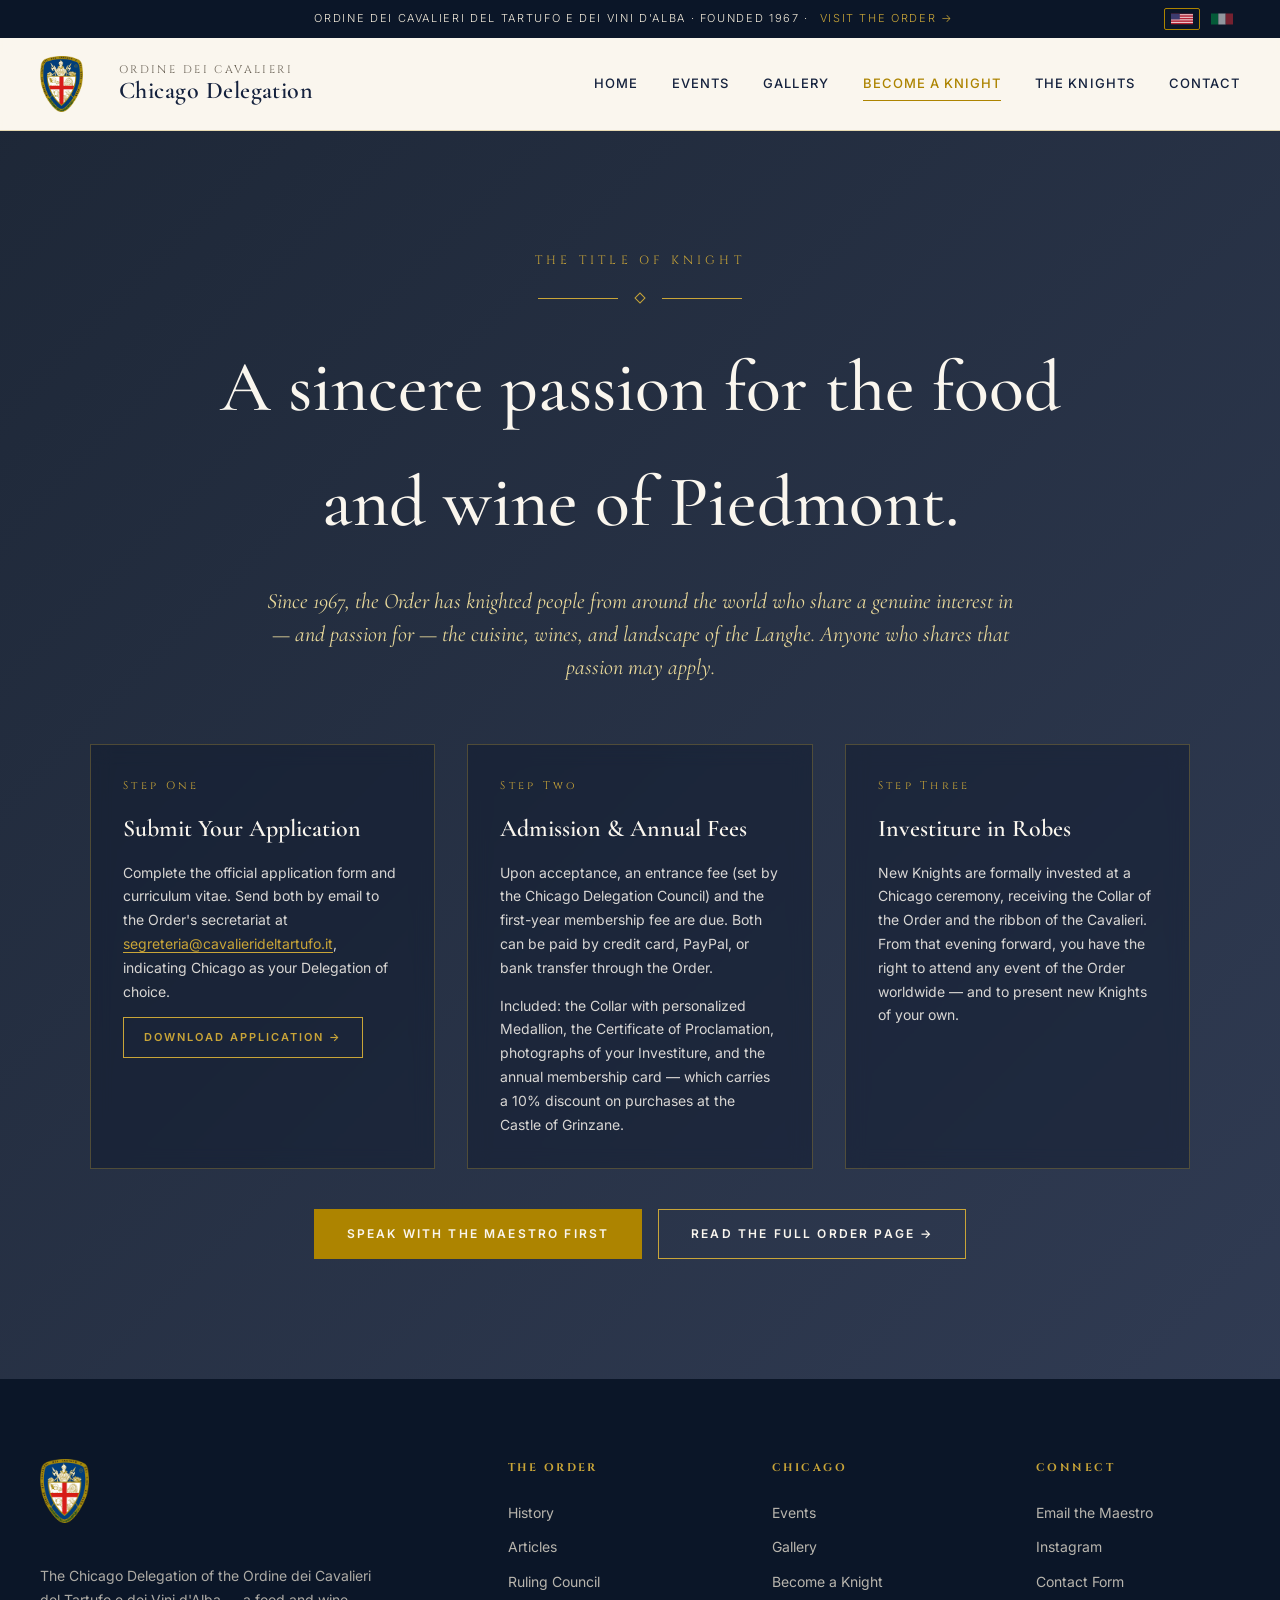
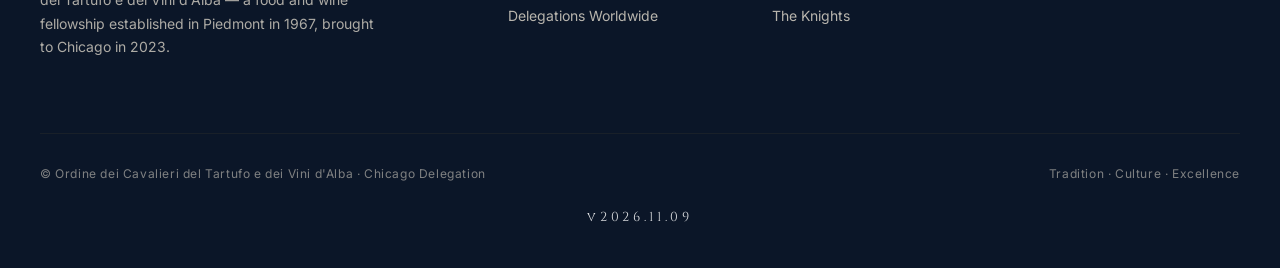
==== commit 7d448e61: "Add files via upload" ====
--- a/become-a-knight/index.html
+++ b/become-a-knight/index.html
@@ -3,7 +3,7 @@
 <head>
 <meta charset="UTF-8">
 <meta name="viewport" content="width=device-width, initial-scale=1.0">
-<meta name="build-version" content="2026.11.05">
+<meta name="build-version" content="2026.11.09">
 <meta name="description" content="How to apply for investiture as a Knight of the Order.">
 <title>Become a Knight — Chicago Delegation</title>
 <link rel="preconnect" href="https://fonts.googleapis.com">
@@ -79,7 +79,7 @@
         <div class="num" data-i18n="knight.s1.num">Step One</div>
         <h4 data-i18n="knight.s1.title">Submit Your Application</h4>
         <p data-i18n-html="knight.s1.body">Complete the official application form and curriculum vitae. Send both by email to the Order's secretariat at <a href="mailto:segreteria@cavalierideltartufo.it" style="color:var(--ordine-gold-light); border-bottom:1px solid var(--ordine-gold-light); text-decoration:none">segreteria@cavalierideltartufo.it</a>, indicating Chicago as your Delegation of choice.</p>
-        <p style="margin-top:14px"><a href="https://www.cavalierideltartufo.it/wp-content/uploads/2026/02/APPLICATION-FORM-AND-CV.doc" target="_blank" style="display:inline-block; padding:10px 20px; border:1px solid var(--ordine-gold-light); color:var(--ordine-gold-light); text-decoration:none; font-size:11px; letter-spacing:0.18em; text-transform:uppercase; font-weight:600" data-i18n="knight.s1.cta">Download Application →</a></p>
+        <p style="margin-top:14px"><a href="../assets/downloads/application-form-and-cv.pdf" target="_blank" style="display:inline-block; padding:10px 20px; border:1px solid var(--ordine-gold-light); color:var(--ordine-gold-light); text-decoration:none; font-size:11px; letter-spacing:0.18em; text-transform:uppercase; font-weight:600" data-i18n="knight.s1.cta">Download Application →</a></p>
       </div>
       <div class="step">
         <div class="num" data-i18n="knight.s2.num">Step Two</div>
@@ -135,7 +135,7 @@
       <span data-i18n="footer.copy">© Ordine dei Cavalieri del Tartufo e dei Vini d'Alba · Chicago Delegation</span>
       <span data-i18n="footer.motto">Tradition · Culture · Excellence</span>
     </div>
-    <div class="footer-version">v2026.11.05</div>
+    <div class="footer-version">v2026.11.09</div>
   </div>
 </footer>
 
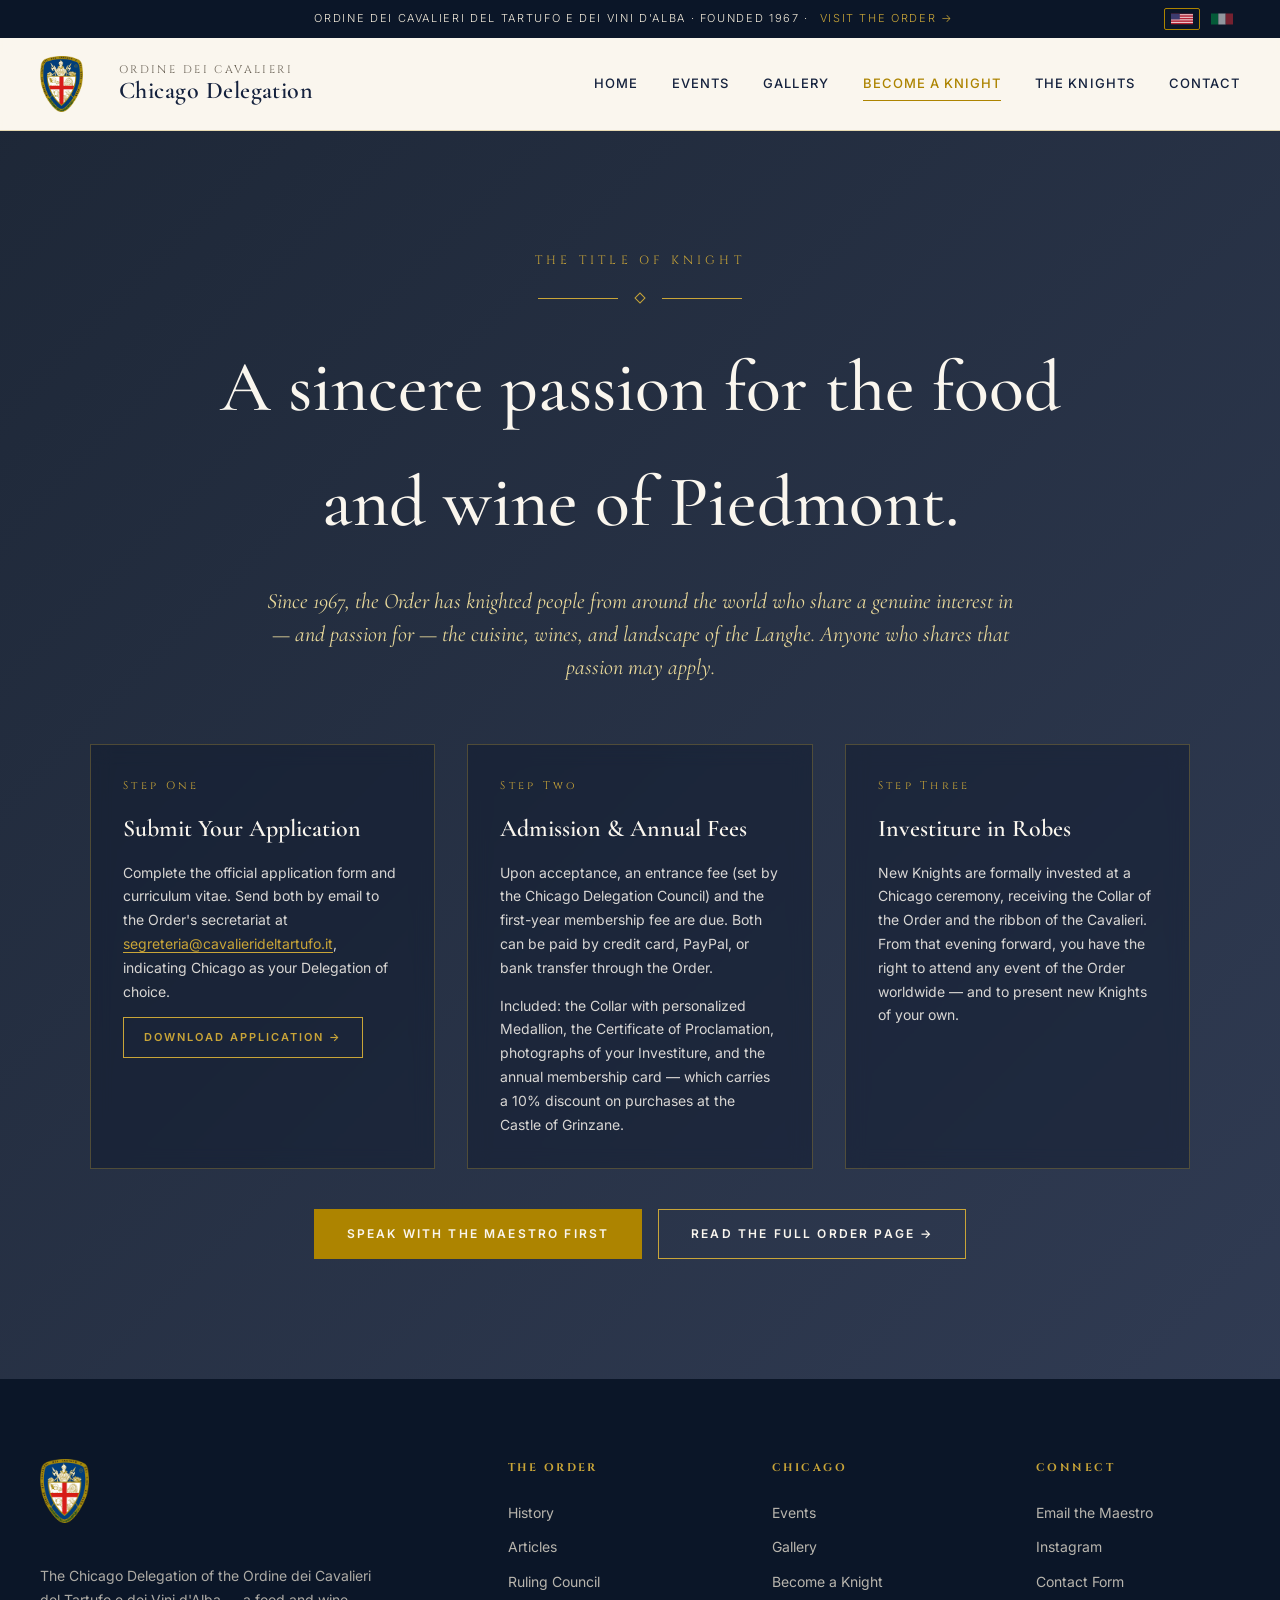
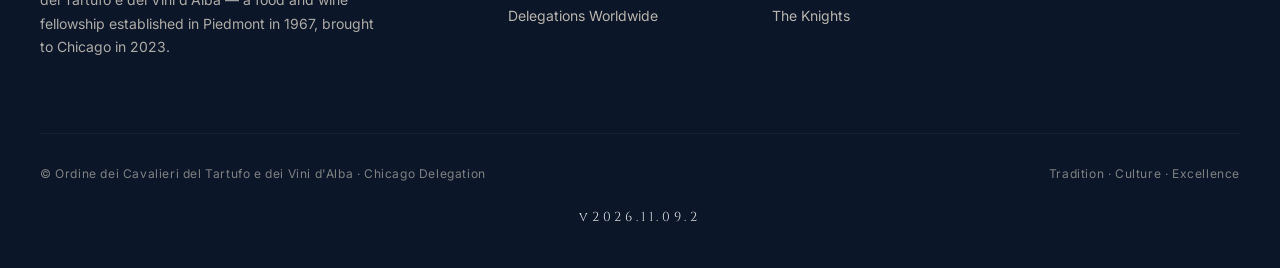
==== commit 117e7a49: "Add files via upload" ====
--- a/become-a-knight/index.html
+++ b/become-a-knight/index.html
@@ -3,7 +3,7 @@
 <head>
 <meta charset="UTF-8">
 <meta name="viewport" content="width=device-width, initial-scale=1.0">
-<meta name="build-version" content="2026.11.09">
+<meta name="build-version" content="2026.11.09.2">
 <meta name="description" content="How to apply for investiture as a Knight of the Order.">
 <title>Become a Knight — Chicago Delegation</title>
 <link rel="preconnect" href="https://fonts.googleapis.com">
@@ -135,7 +135,7 @@
       <span data-i18n="footer.copy">© Ordine dei Cavalieri del Tartufo e dei Vini d'Alba · Chicago Delegation</span>
       <span data-i18n="footer.motto">Tradition · Culture · Excellence</span>
     </div>
-    <div class="footer-version">v2026.11.09</div>
+    <div class="footer-version">v2026.11.09.2</div>
   </div>
 </footer>
 
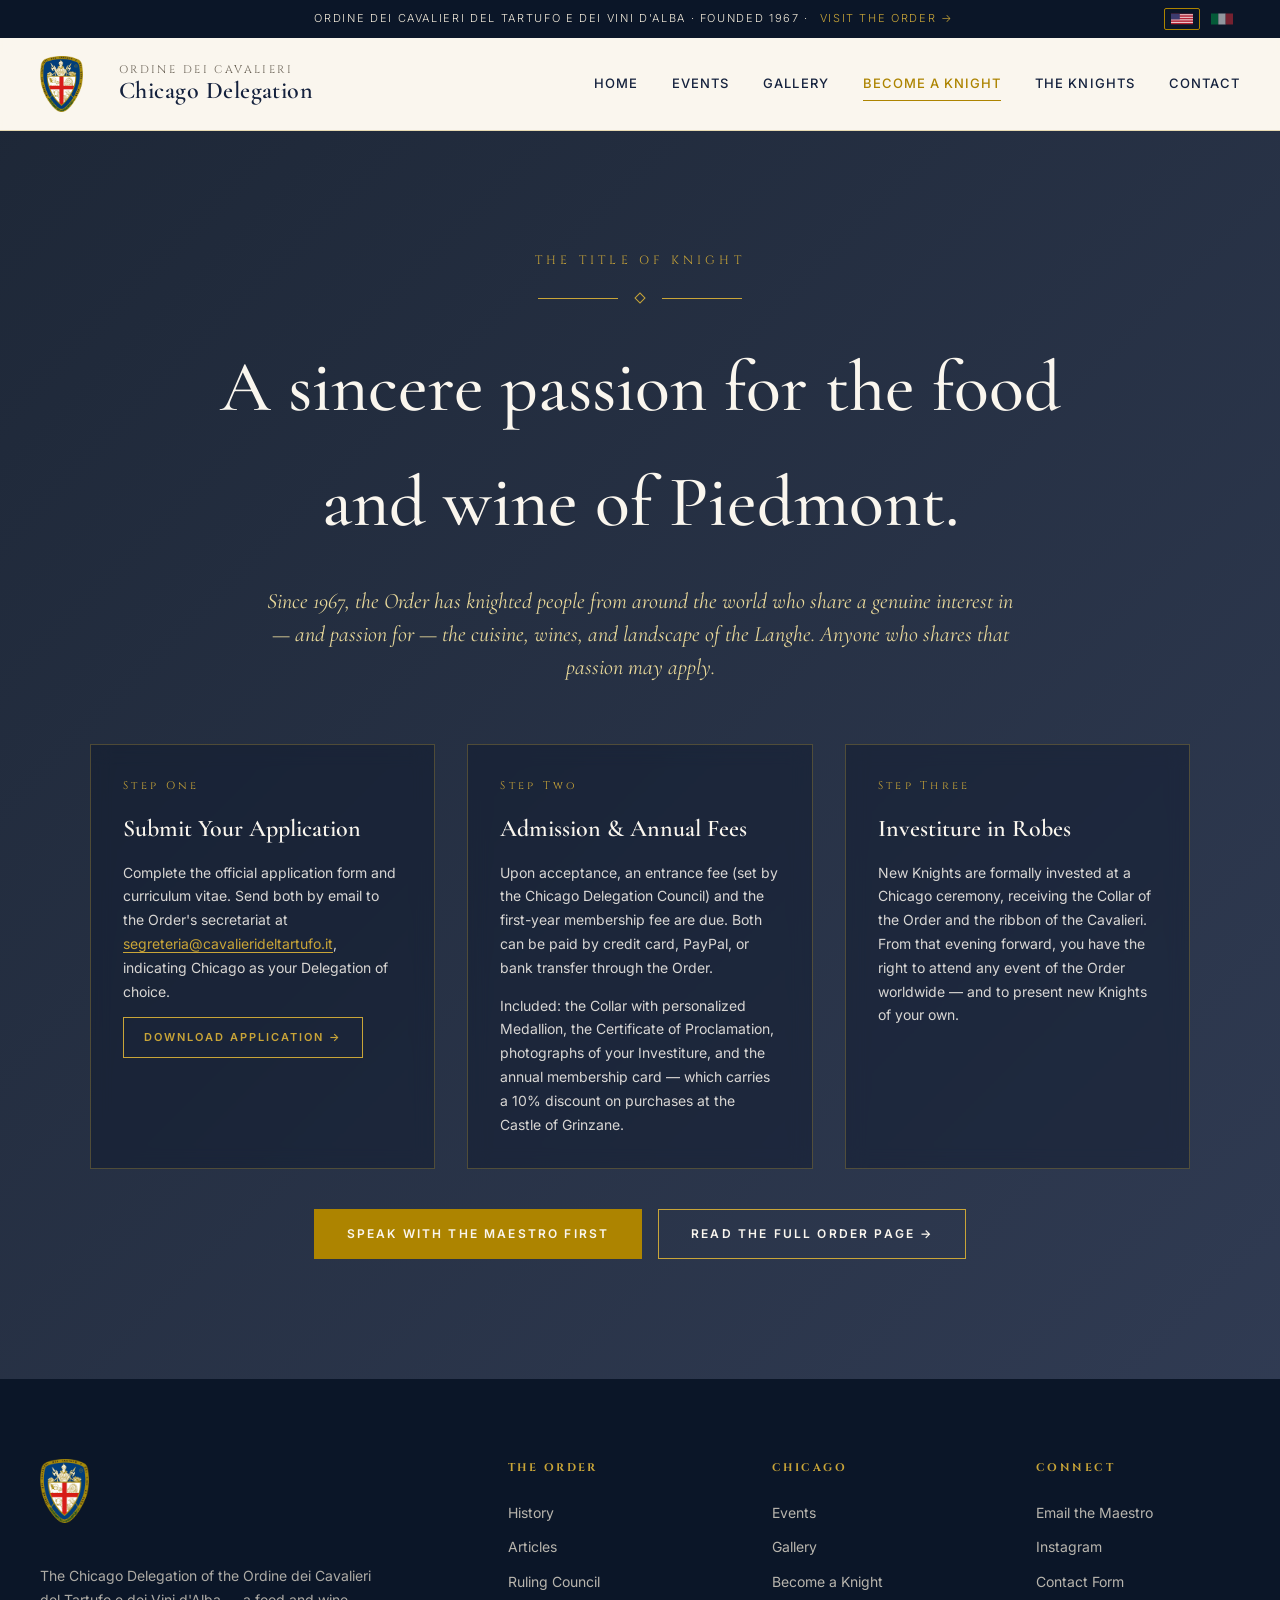
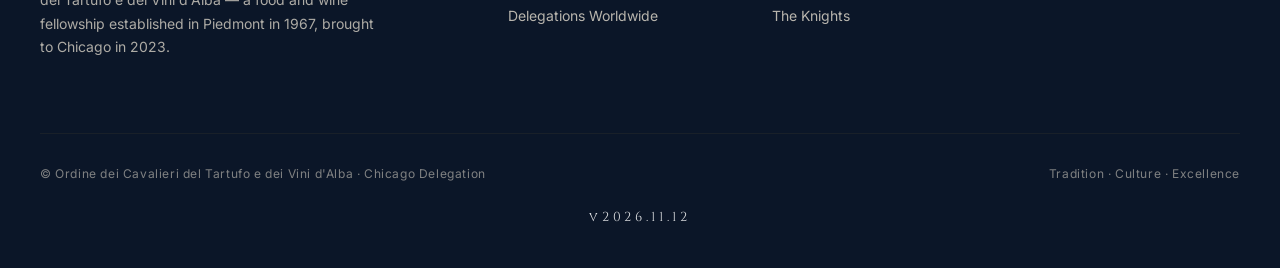
==== commit 39041d4f: "Add files via upload" ====
--- a/become-a-knight/index.html
+++ b/become-a-knight/index.html
@@ -3,7 +3,7 @@
 <head>
 <meta charset="UTF-8">
 <meta name="viewport" content="width=device-width, initial-scale=1.0">
-<meta name="build-version" content="2026.11.09.2">
+<meta name="build-version" content="2026.11.12">
 <meta name="description" content="How to apply for investiture as a Knight of the Order.">
 <title>Become a Knight — Chicago Delegation</title>
 <link rel="preconnect" href="https://fonts.googleapis.com">
@@ -135,7 +135,7 @@
       <span data-i18n="footer.copy">© Ordine dei Cavalieri del Tartufo e dei Vini d'Alba · Chicago Delegation</span>
       <span data-i18n="footer.motto">Tradition · Culture · Excellence</span>
     </div>
-    <div class="footer-version">v2026.11.09.2</div>
+    <div class="footer-version">v2026.11.12</div>
   </div>
 </footer>
 
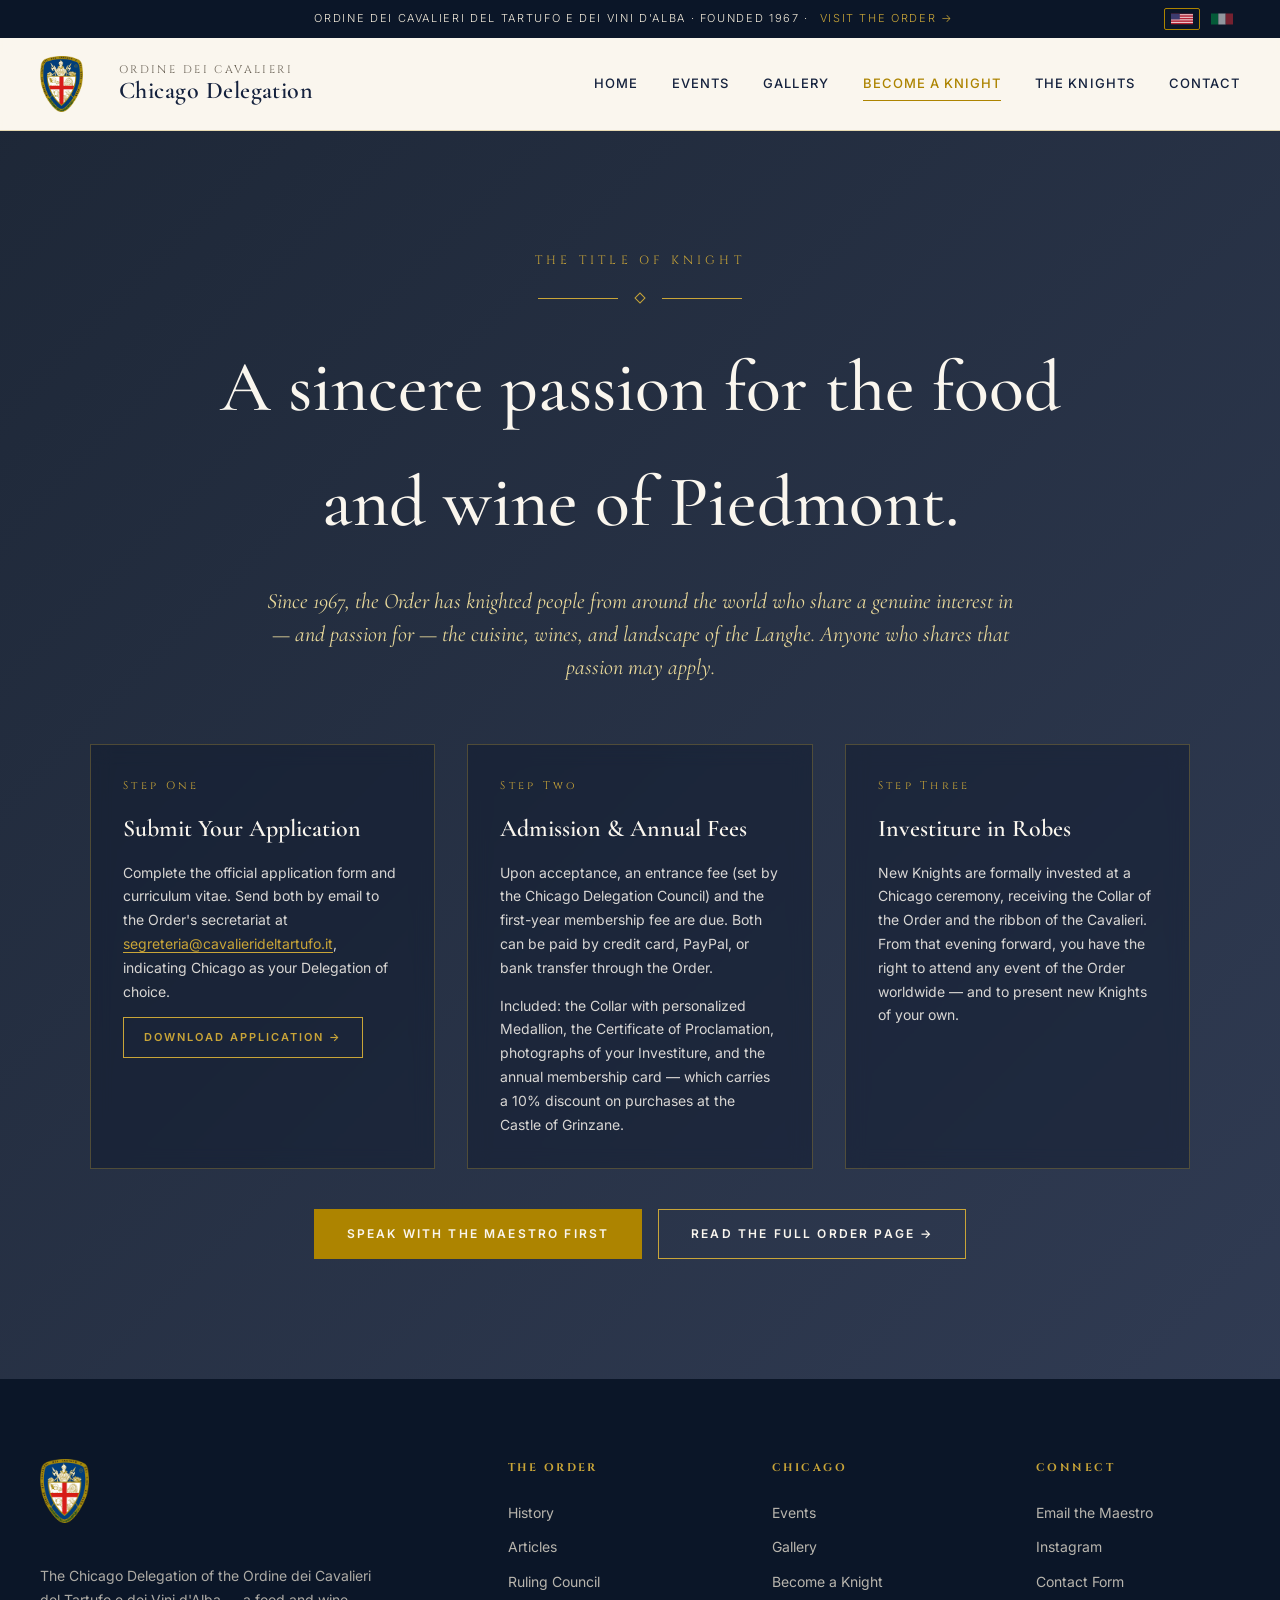
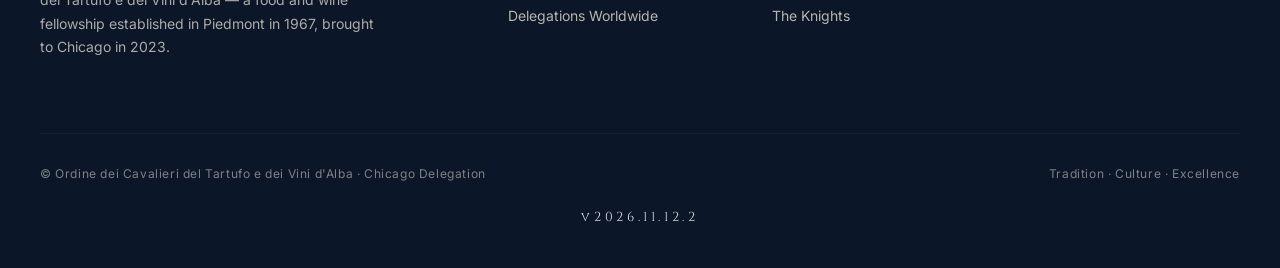
==== commit f0da6704: "Add files via upload" ====
--- a/become-a-knight/index.html
+++ b/become-a-knight/index.html
@@ -3,7 +3,7 @@
 <head>
 <meta charset="UTF-8">
 <meta name="viewport" content="width=device-width, initial-scale=1.0">
-<meta name="build-version" content="2026.11.12">
+<meta name="build-version" content="2026.11.12.2">
 <meta name="description" content="How to apply for investiture as a Knight of the Order.">
 <title>Become a Knight — Chicago Delegation</title>
 <link rel="preconnect" href="https://fonts.googleapis.com">
@@ -135,7 +135,7 @@
       <span data-i18n="footer.copy">© Ordine dei Cavalieri del Tartufo e dei Vini d'Alba · Chicago Delegation</span>
       <span data-i18n="footer.motto">Tradition · Culture · Excellence</span>
     </div>
-    <div class="footer-version">v2026.11.12</div>
+    <div class="footer-version">v2026.11.12.2</div>
   </div>
 </footer>
 
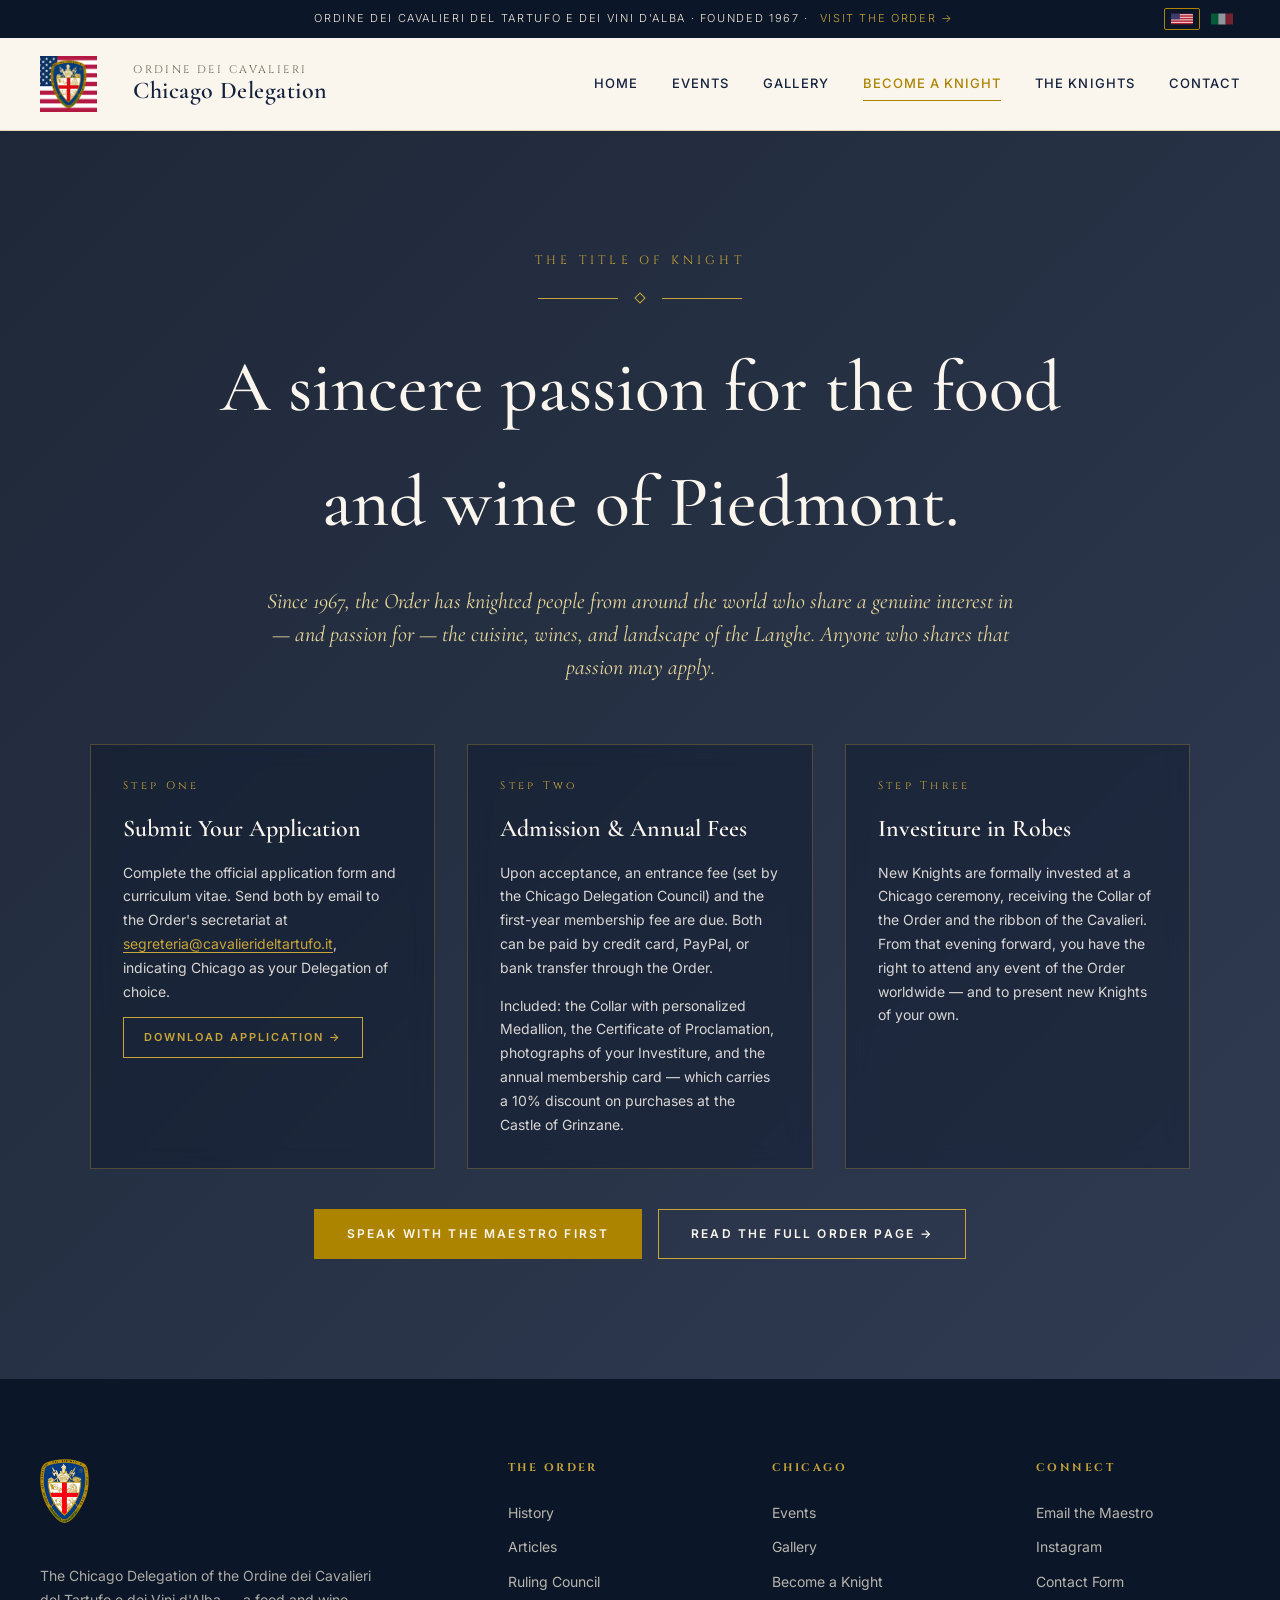
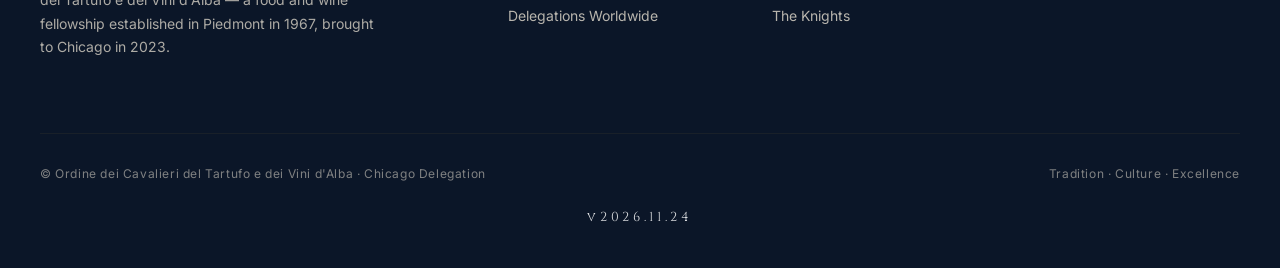
==== commit b244cd99: "Add files via upload" ====
--- a/become-a-knight/index.html
+++ b/become-a-knight/index.html
@@ -3,7 +3,7 @@
 <head>
 <meta charset="UTF-8">
 <meta name="viewport" content="width=device-width, initial-scale=1.0">
-<meta name="build-version" content="2026.11.12.2">
+<meta name="build-version" content="2026.11.24">
 <meta name="description" content="How to apply for investiture as a Knight of the Order.">
 <title>Become a Knight — Chicago Delegation</title>
 <link rel="preconnect" href="https://fonts.googleapis.com">
@@ -51,7 +51,7 @@
 <header>
   <div class="header-inner">
     <a class="brand" href="../index.html">
-      <img src="../assets/brand/logo-cavalieri-tartufo.png" alt="Ordine dei Cavalieri del Tartufo e dei Vini d'Alba">
+      <img src="../assets/brand/ordine-us-square.png" alt="Ordine dei Cavalieri del Tartufo e dei Vini d'Alba">
       <div class="brand-text">
         <span class="order" data-i18n="brand.order">Ordine dei Cavalieri</span>
         <span class="city" data-i18n="brand.city">Chicago Delegation</span>
@@ -135,7 +135,7 @@
       <span data-i18n="footer.copy">© Ordine dei Cavalieri del Tartufo e dei Vini d'Alba · Chicago Delegation</span>
       <span data-i18n="footer.motto">Tradition · Culture · Excellence</span>
     </div>
-    <div class="footer-version">v2026.11.12.2</div>
+    <div class="footer-version">v2026.11.24</div>
   </div>
 </footer>
 
